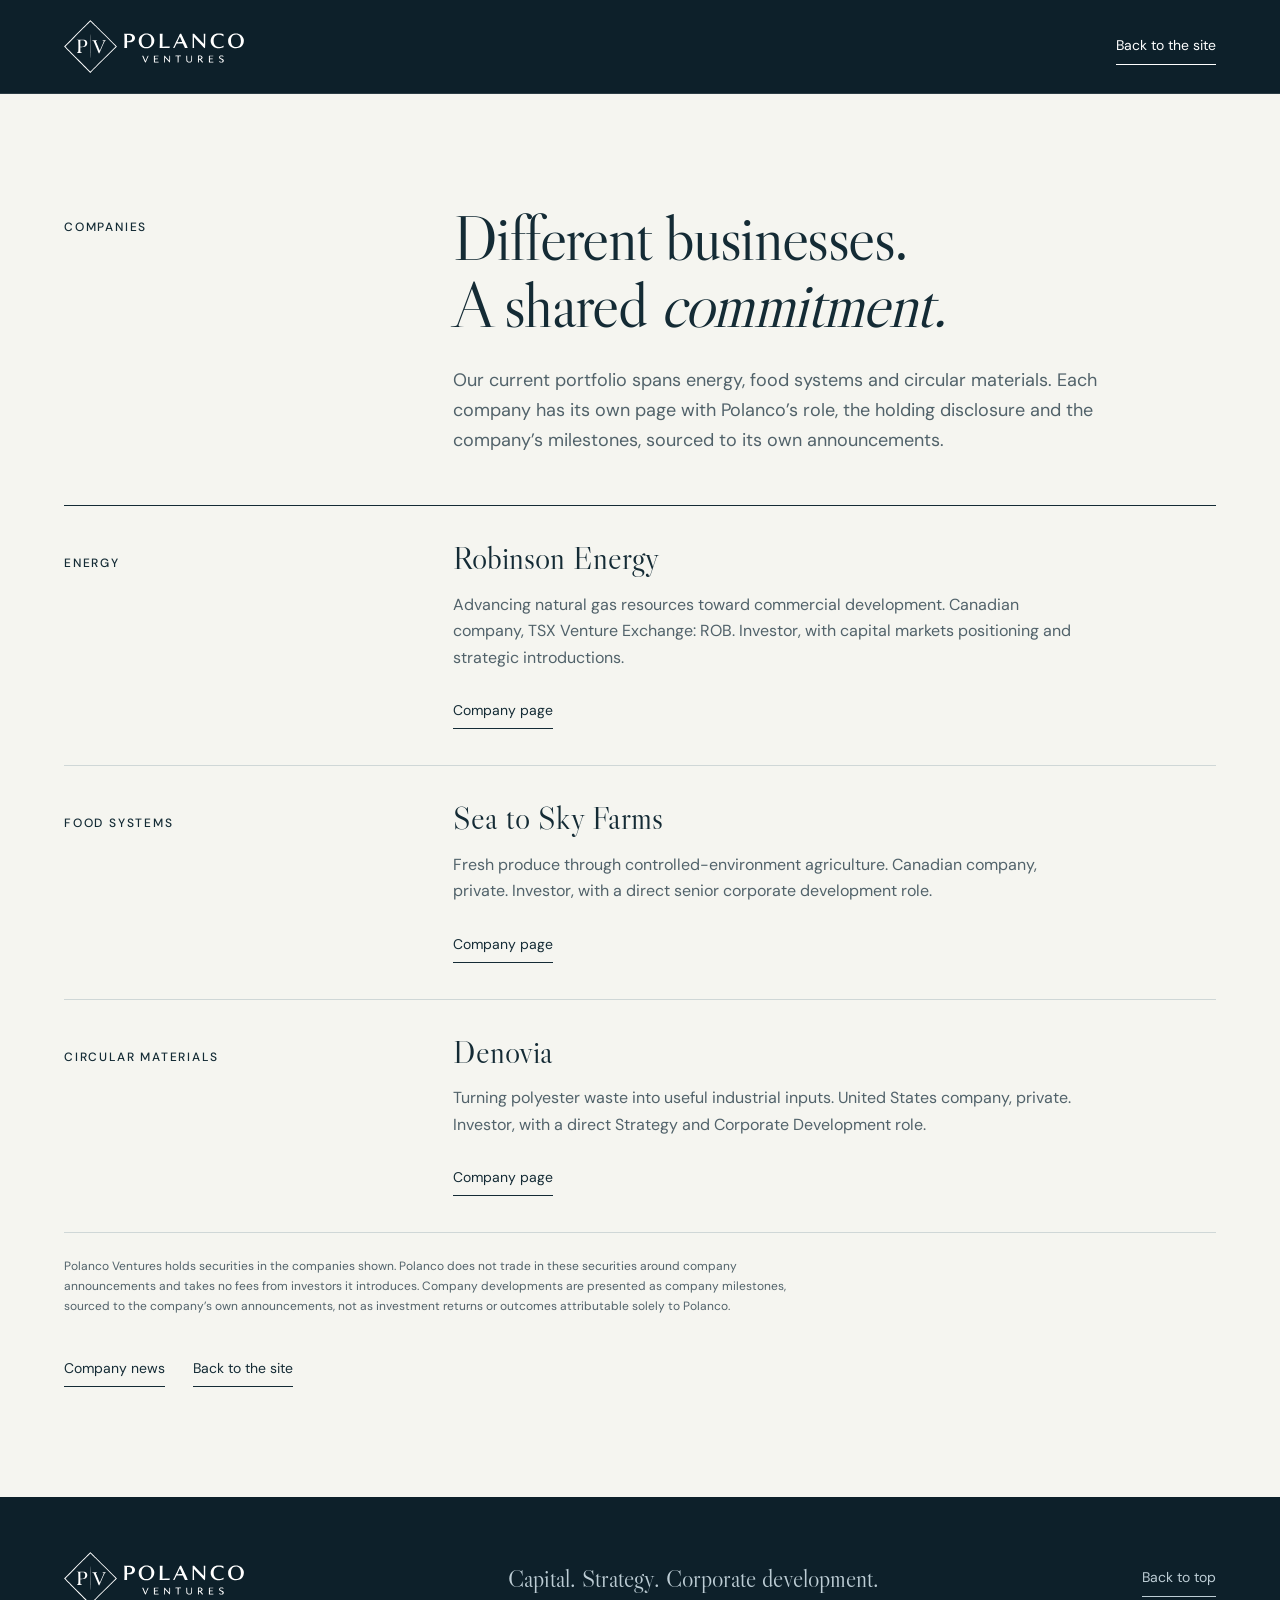
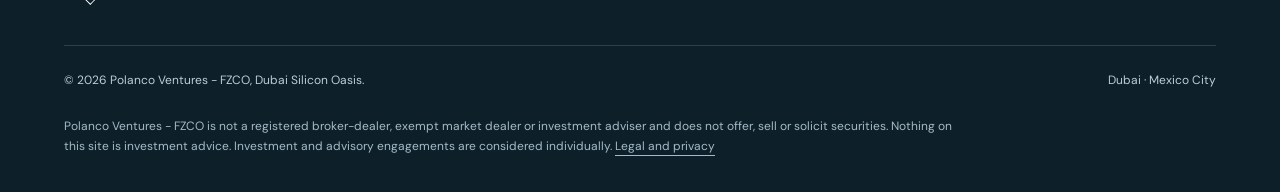
==== companies/index.html @ cff88a20 "Add company and news pages, SVG logo, conflicts statement; drop the notes cadence claim Companies: a" ====
<!doctype html>
<html lang="en">
<head>
<meta charset="utf-8">
<meta name="viewport" content="width=device-width, initial-scale=1">
<title>Companies | Polanco Ventures</title>
<meta name="description" content="The companies Polanco Ventures invests in and works inside, with its role in each and the related disclosures.">
<link rel="canonical" href="https://www.polancoventures.com/companies/">
<meta property="og:title" content="Companies"><meta property="og:description" content="The companies Polanco Ventures invests in and works inside, with its role in each and the related disclosures."><meta property="og:type" content="website"><meta property="og:url" content="https://www.polancoventures.com/companies/"><meta property="og:image" content="https://www.polancoventures.com/assets/og.jpg"><meta name="twitter:card" content="summary_large_image">
<link rel="icon" type="image/svg+xml" href="data:image/svg+xml,%3Csvg xmlns='http://www.w3.org/2000/svg' viewBox='0 0 64 64'%3E%3Crect width='64' height='64' fill='%230d202a'/%3E%3Cpath d='M32 5 59 32 32 59 5 32Z' fill='none' stroke='%23c4d9e4'/%3E%3Ctext x='32' y='40' text-anchor='middle' font-family='Georgia' font-size='24' fill='white'%3EPV%3C/text%3E%3C/svg%3E">
<link rel="apple-touch-icon" href="../assets/apple-touch-icon.png">
<link rel="preload" href="../assets/fonts/libre-caslon-display-latin-400-normal.woff2" as="font" type="font/woff2" crossorigin>
<link rel="preload" href="../assets/fonts/dm-sans-latin-wght-normal.woff2" as="font" type="font/woff2" crossorigin>
<link rel="stylesheet" href="../style.css?v=20261002">
<script type="application/ld+json">{"@context":"https://schema.org","@type":"CollectionPage","name":"Companies | Polanco Ventures","url":"https://www.polancoventures.com/companies/","description":"The companies Polanco Ventures invests in and works inside, with its role in each and the related disclosures.","hasPart":[{"@type":"WebPage","name":"Robinson Energy","url":"https://www.polancoventures.com/companies/robinson-energy/"},{"@type":"WebPage","name":"Sea to Sky Farms","url":"https://www.polancoventures.com/companies/sea-to-sky-farms/"},{"@type":"WebPage","name":"Denovia","url":"https://www.polancoventures.com/companies/denovia/"}],"publisher":{"@type":"Organization","name":"Polanco Ventures","url":"https://www.polancoventures.com/"}}</script>
</head>
<body>
<a class="skip" href="#main">Skip to content</a>
<header class="header">
<a class="brand" href="../" aria-label="Polanco Ventures home"><img src="../assets/polanco-logo.svg" width="1400" height="416" alt="Polanco Ventures"></a>
<a class="text-link" href="../">Back to the site</a>
</header>
<main id="main">
<section class="section company-index">
<div class="section-top">
<p class="eyebrow">Companies</p>
<div>
<h2>Different businesses.<br>A shared <em>commitment.</em></h2>
<p class="intro">Our current portfolio spans energy, food systems and circular materials. Each company has its own page with Polanco’s role, the holding disclosure and the company’s milestones, sourced to its own announcements.</p>
</div>
</div>
<ol class="note-list">
<li>
<span class="eyebrow">Energy</span>
<div>
<h3><a href="robinson-energy/">Robinson Energy</a></h3>
<p>Advancing natural gas resources toward commercial development. Canadian company, TSX Venture Exchange: ROB. Investor, with capital markets positioning and strategic introductions.</p>
<a class="text-link" href="robinson-energy/">Company page</a>
</div>
</li>
<li>
<span class="eyebrow">Food systems</span>
<div>
<h3><a href="sea-to-sky-farms/">Sea to Sky Farms</a></h3>
<p>Fresh produce through controlled-environment agriculture. Canadian company, private. Investor, with a direct senior corporate development role.</p>
<a class="text-link" href="sea-to-sky-farms/">Company page</a>
</div>
</li>
<li>
<span class="eyebrow">Circular materials</span>
<div>
<h3><a href="denovia/">Denovia</a></h3>
<p>Turning polyester waste into useful industrial inputs. United States company, private. Investor, with a direct Strategy and Corporate Development role.</p>
<a class="text-link" href="denovia/">Company page</a>
</div>
</li>
</ol>
<p class="portfolio-note">Polanco Ventures holds securities in the companies shown. Polanco does not trade in these securities around company announcements and takes no fees from investors it introduces. Company developments are presented as company milestones, sourced to the company’s own announcements, not as investment returns or outcomes attributable solely to Polanco.</p>
<div class="actions"><a class="text-link" href="../news/">Company news</a><a class="text-link" href="../#companies">Back to the site</a></div>
</section>
</main>
<footer class="footer">
<div class="footer-top">
<a class="brand" href="../" aria-label="Polanco Ventures home"><img src="../assets/polanco-logo.svg" width="1400" height="416" alt="Polanco Ventures" loading="lazy"></a>
<p>Capital. Strategy. Corporate development.</p>
<a href="#main" class="text-link">Back to top</a>
</div>
<div class="footer-bottom">
<p>© 2026 Polanco Ventures - FZCO, Dubai Silicon Oasis.</p>
<p>Dubai · Mexico City</p>
</div>
<p class="disclaimer">Polanco Ventures - FZCO is not a registered broker-dealer, exempt market dealer or investment adviser and does not offer, sell or solicit securities. Nothing on this site is investment advice. Investment and advisory engagements are considered individually. <a href="../legal/">Legal and privacy</a></p>
</footer>
</body>
</html>
---- style.css ----
@font-face{font-family:'DM Sans';font-style:normal;font-weight:100 1000;font-display:swap;src:url(assets/fonts/dm-sans-latin-wght-normal.woff2) format('woff2')}@font-face{font-family:'Libre Caslon Display';font-style:normal;font-weight:400;font-display:swap;src:url(assets/fonts/libre-caslon-display-latin-400-normal.woff2) format('woff2')}
:root{--navy:#0d202a;--navy2:#142e3b;--paper:#f5f5f0;--white:#fff;--ink:#142b35;--muted:#51626a;--blue:#bdd5e2;--line:#cfd7d7;--serif:'Libre Caslon Display',Georgia,serif;--sans:'DM Sans',Arial,sans-serif;--gutter:clamp(24px,5vw,88px)}
*{box-sizing:border-box}html{scroll-behavior:smooth;scroll-padding-top:100px}body{margin:0;background:var(--paper);color:var(--ink);font:400 17px/1.65 var(--sans);-webkit-font-smoothing:antialiased}h1,h2,h3,p{margin:0}a{color:inherit;text-decoration:none}button,input,textarea,select{font:inherit}button,a,input,select,textarea{-webkit-tap-highlight-color:transparent}button{cursor:pointer}img{max-width:100%;display:block}h1,h2,h3{font-family:var(--serif);font-weight:400;line-height:1.05}h2{font-size:clamp(42px,5vw,72px);letter-spacing:-.025em}h3{font-size:34px}.eyebrow{font-size:12px;font-weight:500;letter-spacing:.15em;text-transform:uppercase;line-height:1.5}a:focus-visible,button:focus-visible,summary:focus-visible,input:focus-visible,textarea:focus-visible,select:focus-visible{outline:3px solid #648ea6;outline-offset:6px}.skip{position:fixed;top:-100px;left:20px;padding:12px;background:white;z-index:100}.skip:focus{top:10px}.header{position:sticky;top:0;z-index:20;background:var(--navy);color:white;min-height:94px;padding:18px var(--gutter);display:flex;align-items:center;justify-content:space-between;border-bottom:1px solid #ffffff20}.brand{display:block;width:180px}.brand img{width:180px;height:auto}.header nav{display:flex;align-items:center;gap:36px;font-size:14px}.header nav a{padding:8px 0}.header nav a:hover{color:var(--blue)}.header .nav-contact{border:1px solid #ffffff55;padding:10px 24px}.menu{display:none;background:none;color:white;border:1px solid #ffffff55;padding:8px 16px}.hero{background:var(--navy);color:white;display:grid;grid-template-columns:1.12fr 1fr;padding:64px var(--gutter) 0;column-gap:5vw;position:relative}.hero-copy{padding-bottom:60px;position:relative;z-index:1}.hero .eyebrow{color:var(--blue);margin-bottom:28px}.hero h1{font-size:clamp(72px,7.9vw,124px);line-height:.94;letter-spacing:-.025em}.hero h1 em{font-weight:400;color:var(--blue)}.hero-lead{margin-top:30px;font-size:18px;line-height:1.65;color:#d2dde2;max-width:440px}.actions{display:flex;align-items:center;gap:28px;flex-wrap:wrap;margin-top:34px}.button{padding:14px 23px;border:1px solid var(--ink);font-size:14px;display:inline-flex;align-items:center;justify-content:center;line-height:1.5;font-weight:500;transition:background .2s,color .2s}.button.light{background:var(--blue);border-color:var(--blue);color:var(--navy)}.button.light:hover{background:white}.button.dark{color:white;background:var(--navy)}.button.dark:hover{background:#315467}.text-link{font-size:14px;border-bottom:1px solid currentColor;padding:6px 0}.text-link:hover{opacity:.75}.hero-art{position:relative;align-self:stretch;margin-bottom:60px;overflow:hidden;border:1px solid #ffffff25;min-height:430px}.hero-art>img{width:100%;height:100%;object-fit:cover;position:absolute;inset:0;filter:brightness(.85)}.hero-art:after{content:'';position:absolute;inset:0;background:linear-gradient(0deg,#081b2bea,transparent 80%)}.art-caption{position:absolute;bottom:35px;left:35px;right:28px;z-index:1}.art-caption>span{font-size:12px;text-transform:uppercase;letter-spacing:.13em;color:var(--blue)}.art-caption p{font-family:var(--serif);font-size:clamp(28px,3vw,43px);line-height:1.2;margin-top:15px}.art-index{position:absolute;top:26px;left:30px;z-index:1;font-size:12px;letter-spacing:.13em;color:#d4e2e9}.hero-foot{grid-column:1/-1;display:flex;justify-content:space-between;padding:22px 0;border-top:1px solid #ffffff25;font-size:12px;color:#c1ced5;letter-spacing:.02em}.hero-foot span{margin:0 12px}.company-strip{display:grid;grid-template-columns:.8fr repeat(3,1fr);align-items:center;gap:32px;padding:30px var(--gutter);background:#e8edef;border-bottom:1px solid var(--line)}.company-strip>a{font-family:var(--serif);font-size:27px}.company-strip small{display:block;font:12px var(--sans);color:var(--muted);margin-top:5px}.section{padding:110px var(--gutter)}.section-top{display:grid;grid-template-columns:1fr 2.25fr;gap:50px;margin-bottom:55px}.section-top>.eyebrow{padding-top:14px}.section-top h2{max-width:850px}.section-top .intro{font-size:18px;max-width:660px;margin-top:28px;color:var(--muted)}
@media(min-width:1600px){body{max-width:1900px;margin:auto}}@media(max-width:1000px){.header nav{gap:20px}.hero{gap:30px}.hero h1{font-size:82px}.hero-art{min-height:440px}.actions{gap:18px}.company-strip{gap:20px}.company-strip>a{font-size:25px}}@media(max-width:760px){html{scroll-padding-top:82px}.header{min-height:80px;padding-top:16px;padding-bottom:16px}.brand,.brand img{width:157px}.menu{display:block}.header nav{display:none;position:absolute;top:100%;left:0;right:0;background:var(--navy);padding:20px var(--gutter) 30px;align-items:stretch;box-shadow:0 20px 20px #0002}.header.open nav{display:flex;flex-direction:column;gap:12px}.hero{padding-top:45px;grid-template-columns:1fr}.hero h1{font-size:clamp(66px,13.3vw,96px)}.hero-copy{padding-bottom:12px}.hero-lead{font-size:17px;max-width:500px}.hero-art{min-height:300px;margin:0 0 20px}.art-caption{left:25px;bottom:26px}.art-caption p{font-size:34px}.hero-foot{flex-direction:column;gap:9px;padding-top:0;border:0}.hero-foot span{margin:0 5px}.company-strip{grid-template-columns:1fr;padding-top:26px;padding-bottom:26px;gap:18px}.company-strip>a{display:flex;justify-content:space-between;align-items:center;border-top:1px solid #c8d1d5;padding-top:12px;font-size:25px}.company-strip small{font-size:12px}.section{padding-top:70px;padding-bottom:70px}.section-top{grid-template-columns:1fr;gap:22px;margin-bottom:36px}.section-top>.eyebrow{padding:0}.section-top .intro{font-size:17px;margin-top:23px}}@media(prefers-reduced-motion:reduce){html{scroll-behavior:auto}*,*:before,*:after{animation:none!important;transition:none!important}}
.model-grid,.engagement-grid{display:grid;grid-template-columns:repeat(3,1fr);gap:42px}.model-grid article{border-top:1px solid var(--ink);padding-top:22px}.number{display:block;font-size:12px;letter-spacing:.09em;margin-bottom:30px;color:var(--muted)}.model-grid h3{margin-bottom:20px}.model-grid p,.engagement-grid p{color:var(--muted);font-size:16px}.model-label{display:block;margin-top:26px;font-size:12px;font-weight:500;text-transform:uppercase;letter-spacing:.08em}.companies{background:#e8edef}.portfolio-grid{display:grid;grid-template-columns:repeat(3,minmax(0,1fr));gap:24px;align-items:start}.company-card{scroll-margin-top:110px;background:var(--paper)}.company-image{position:relative;overflow:hidden;aspect-ratio:1.35}.company-image img{width:100%;height:100%;object-fit:cover}.company-image>span{position:absolute;bottom:18px;left:20px;background:var(--paper);padding:5px 12px;font-size:12px}.company-body{padding:25px}.company-meta{font-size:12px;color:var(--muted);margin-bottom:18px;line-height:1.7}.company-body h3{font-size:35px;margin-bottom:17px}.company-body p{font-size:15px}.company-body .company-summary{font-size:17px;line-height:1.5;min-height:80px}.company-body .role-label{font-size:12px;text-transform:uppercase;letter-spacing:.08em;margin:25px 0 8px;font-weight:500}.company-body>.role-label+p{min-height:75px}.company-body details{border-top:1px solid var(--line);margin-top:22px;padding-top:5px}.company-body summary{font-size:14px;padding:15px 20px 15px 0}.company-body details p{color:var(--muted);margin-bottom:16px}.company-body details a{font-size:13px;text-decoration:underline;text-underline-offset:4px}.company-body .company-link{display:table;margin-top:22px}.milestone{border-left:2px solid #8cabbc;padding-left:15px;margin:22px 0}.milestone span{font-size:12px}.milestone p{margin-top:8px}.portfolio-note{font-size:12px;color:var(--muted);margin-top:24px;max-width:760px}summary{cursor:pointer;list-style:none;position:relative;padding-right:34px}summary::-webkit-details-marker{display:none}summary:after{content:'+';position:absolute;right:2px;top:50%;transform:translateY(-50%);font:24px var(--sans);font-weight:400}details[open]>summary:after{content:'−'}.capabilities{margin-left:calc((100% - 50px)/3.25 + 50px)}.capabilities>details{border-top:1px solid var(--line)}.capabilities>details:last-child{border-bottom:1px solid var(--line)}.capabilities summary{display:flex;align-items:center;gap:25px;padding:26px 42px 26px 0}.capabilities summary>span{font-size:12px;color:var(--muted)}.capabilities h3{font-size:30px}.capability-content{padding:0 45px 28px}.capability-content p{color:var(--muted);max-width:620px;font-size:16px}.capability-content ul{padding-left:18px;margin:20px 0 0;font-size:14px}.network{background:var(--navy);color:white}.network .eyebrow,.network em{color:var(--blue)}.network .intro{color:#c7d4db}.region-grid{display:grid;grid-template-columns:repeat(3,1fr);gap:40px;margin-top:70px}.region-grid>div{border-top:1px solid #ffffff45;padding-top:25px}.region-type{font-size:12px;color:var(--blue);text-transform:uppercase;letter-spacing:.12em}.region-grid h3{font-size:43px;margin:20px 0 10px}.region-grid p{font-size:15px;color:#b8cbd6}.network-bottom{display:flex;align-items:center;justify-content:space-between;gap:40px;border-top:1px solid #ffffff30;margin-top:60px;padding-top:35px}.network-bottom p{font-family:var(--serif);font-size:30px;max-width:600px;line-height:1.25}.engagement-grid{padding-bottom:60px}.engagement-grid article{border-top:1px solid var(--line);padding-top:22px}.engagement-grid h3{margin-bottom:22px}.faq{border-top:1px solid var(--line);margin-left:calc((100% - 50px)/3.25 + 50px)}.faq details{border-bottom:1px solid var(--line)}.faq summary{padding:23px 35px 23px 0;font-size:16px}.faq details>p{padding:0 28px 25px 0;font-size:16px;color:var(--muted)}.contact{background:#dce7eb;display:grid;grid-template-columns:1fr 1.35fr;gap:85px}.contact h2{margin:30px 0}.contact-intro>p:not(.eyebrow){color:var(--muted)}.email-link{display:block;font-size:16px;margin-top:35px;margin-bottom:16px;overflow-wrap:anywhere}.contact-intro>.text-link{display:table}.contact-panel{background:var(--navy);color:white;padding:40px}.audiences{padding:0;margin:0;border:0;min-width:0}.audiences legend{font-size:14px;margin-bottom:15px}.audiences>div{display:flex;gap:8px;flex-wrap:wrap}.audiences label{position:relative;cursor:pointer}.audiences input{position:absolute;opacity:0;width:100%;height:100%;margin:0;cursor:pointer}.audiences span{display:block;border:1px solid #7895a5;padding:9px 12px;font-size:13px;pointer-events:none}.audiences input:checked+span{background:var(--blue);color:var(--navy);border-color:var(--blue)}.audiences input:focus-visible+span{outline:3px solid white;outline-offset:3px}#audience-help{font-size:14px;color:#b8cbd6;margin:22px 0 28px;min-height:46px}.form-grid{display:grid;grid-template-columns:1fr 1fr;gap:25px 20px}.form-grid label{font-size:13px;display:flex;flex-direction:column;gap:8px}.form-grid .full{grid-column:1/-1}.form-grid input,.form-grid textarea{background:transparent;color:white;border:0;border-bottom:1px solid #6f8794;padding:10px 0;border-radius:0;width:100%;min-width:0;font-size:16px;resize:vertical}.form-grid input:focus,.form-grid textarea:focus{border-bottom-color:white}.form-grid textarea::placeholder{color:#afc1cb}.form-note{font-size:12px;color:#b8cbd6;margin:24px 0;line-height:1.6}.outline{border-color:var(--blue);color:var(--blue);background:transparent}.text-button{background:none;color:var(--blue);border:0;border-bottom:1px solid;padding:5px 0;font-size:14px}.contact-panel h3{font-size:38px;margin:15px 0}.contact-panel #email-preview>p:not(.eyebrow){font-size:14px}#email-body{white-space:pre-wrap;overflow-wrap:anywhere;font:14px/1.65 var(--sans);background:#ffffff0b;padding:20px;border:1px solid #ffffff30;max-height:420px;overflow:auto}#copy-status{margin-top:20px;color:var(--blue);min-height:22px}.footer{background:var(--navy);color:#bdcdd5;padding:55px var(--gutter) 35px}.footer-top{display:flex;align-items:center;justify-content:space-between;gap:30px}.footer-top>p{font-family:var(--serif);font-size:24px}.footer-bottom{display:flex;justify-content:space-between;font-size:12px;border-top:1px solid #ffffff25;padding-top:25px;margin-top:40px}.disclaimer{font-size:12px;max-width:900px;line-height:1.7;margin-top:25px;color:#a4bac6}[hidden]{display:none!important}
@media(max-width:1100px){.portfolio-grid{gap:16px}.company-body{padding:20px}.company-body h3{font-size:30px}.contact{gap:40px;grid-template-columns:1fr 1.5fr}.contact-panel{padding:28px}.model-grid,.engagement-grid{gap:25px}}@media(max-width:850px){.portfolio-grid{grid-template-columns:1fr}.company-card{display:grid;grid-template-columns:1fr 1.35fr}.company-image{height:100%;aspect-ratio:auto;min-height:350px}.company-body .company-summary,.company-body>.role-label+p{min-height:0}.contact{grid-template-columns:1fr;gap:35px}.contact-intro>p:not(.eyebrow){max-width:460px}.contact h2 br{display:none}.contact h2 em{margin-left:.16em}.footer-top>p{display:none}.region-grid h3{font-size:33px}}@media(max-width:760px){.model-grid,.engagement-grid,.region-grid{grid-template-columns:1fr;gap:35px}.number{margin-bottom:22px}.model-grid h3{font-size:34px}.model-label{margin-top:18px}.company-card{display:block}.company-image{height:auto;aspect-ratio:1.5;min-height:0}.company-body{padding:25px}.company-body h3{font-size:37px}.company-body .company-summary{max-width:440px}.capabilities,.faq{margin-left:0}.capabilities h3{font-size:27px}.capabilities summary{gap:17px}.capability-content{padding-left:0;padding-right:15px}.region-grid{margin-top:40px;gap:28px}.region-grid h3{font-size:42px;margin:12px 0 8px}.network-bottom{flex-direction:column;align-items:start;gap:25px;margin-top:35px}.network-bottom p{font-size:29px}.contact-panel{padding:26px 21px}.form-grid{grid-template-columns:1fr}.footer{padding-top:35px}.footer-top{gap:20px}.footer-top .brand,.footer-top .brand img{width:145px}.footer-bottom{flex-direction:column;gap:10px}.audiences span{font-size:12px;padding:8px}.contact h2 br{display:block}.contact h2 em{margin-left:0}}
.company-body p{font-size:16px}
.network .section-top{grid-template-areas:"eyebrow text" "globe text";grid-template-rows:auto 1fr;row-gap:30px}.network .section-top>.eyebrow{grid-area:eyebrow}.network .section-top>div:not(.globe){grid-area:text}.globe{grid-area:globe;width:min(100%,300px);max-width:100%;aspect-ratio:1;border-radius:50%;box-shadow:inset 0 0 0 1px #ffffff1f}.globe.is-live{box-shadow:none}.globe canvas{display:block;width:100%;height:100%}.region-grid>div{transition:border-color .5s}.region-grid>div.is-active{border-top-color:var(--blue)}@media(max-width:760px){.network .section-top{grid-template-areas:"eyebrow" "text" "globe";grid-template-rows:auto;row-gap:22px}.globe{width:min(100%,280px);margin-top:10px}}
.company-image>.company-video{position:absolute;inset:0;width:100%;height:100%;object-fit:cover}.video-toggle{position:absolute;top:14px;right:14px;z-index:2;width:34px;height:34px;padding:0;border-radius:50%;border:1px solid #ffffff66;background:#0d202a99;color:#fff;display:grid;place-items:center}.video-toggle:hover{background:#0d202acc}.video-toggle span{display:block;width:10px;height:12px;border-left:3px solid currentColor;border-right:3px solid currentColor}.video-toggle.is-paused span{width:0;height:0;margin-left:3px;border-style:solid;border-width:7px 0 7px 11px;border-color:transparent transparent transparent currentColor}@media(prefers-reduced-motion:no-preference){.hero-art>img{animation:hero-drift 38s ease-in-out infinite alternate}.company-image img[data-drift]{animation:hero-drift 46s ease-in-out infinite alternate;transform-origin:60% 40%}}@keyframes hero-drift{from{transform:scale(1.03)}to{transform:scale(1.12) translate(-2.5%,1.5%)}}
.disclaimer a{border-bottom:1px solid currentColor;padding-bottom:1px}.disclaimer a:hover{color:white}.legal .section-top{margin-bottom:40px}.legal-body,.page-body{max-width:720px}.legal-body h3,.page-body h3{font-size:28px;margin:48px 0 14px}.legal-body h3:first-child,.page-body h3:first-child{margin-top:0}.legal-body p,.page-body p{margin:0 0 16px;color:var(--ink)}.legal-body a,.page-body a{border-bottom:1px solid currentColor}
.hp{position:absolute;left:-9999px;top:auto;width:1px;height:1px;overflow:hidden;opacity:0;pointer-events:none}.button[disabled]{opacity:.6;cursor:wait}#sent>p:not(.eyebrow){font-size:14px}
/* Recent developments, criteria, people */
.recent{margin-top:56px;border-top:1px solid var(--ink);padding-top:22px}.recent ol{list-style:none;margin:18px 0 0;padding:0}.recent li{display:grid;grid-template-columns:130px 1fr auto;gap:28px;align-items:baseline;padding:18px 0;border-bottom:1px solid var(--line)}.recent time{font-size:12px;letter-spacing:.09em;text-transform:uppercase;color:var(--muted)}.recent li p{font-size:16px;max-width:720px}.recent li a{font-size:13px;text-decoration:underline;text-underline-offset:4px;white-space:nowrap}
.criteria-grid{display:grid;grid-template-columns:repeat(4,1fr);gap:42px}.criteria-grid article{border-top:1px solid var(--ink);padding-top:22px}.criteria-grid h3{font-size:28px;margin-bottom:18px}.criteria-grid p{color:var(--muted);font-size:16px}.criteria-note{font-size:14px;color:var(--muted);max-width:760px;margin:56px 0 70px;line-height:1.7}
.profile{display:grid;grid-template-columns:1fr 1.45fr .8fr;gap:50px;align-items:start}.profile-portrait{aspect-ratio:.85;background:var(--navy);color:var(--blue);display:grid;place-items:center;align-content:center;gap:12px;border:1px solid var(--line)}.profile-portrait span{font-family:var(--serif);font-size:72px;line-height:1}.profile-body>.eyebrow{color:var(--muted)}.profile-body h3{font-size:40px;margin:14px 0 22px}.profile-body p:not(.eyebrow){font-size:16px;margin-bottom:16px}.profile-body .actions{margin-top:26px}.profile-aside{border-top:1px solid var(--ink);padding-top:22px}.profile-aside .eyebrow{color:var(--muted)}.profile-aside p:not(.eyebrow){font-size:15px;color:var(--muted);margin-top:16px}
@media(max-width:1100px){.criteria-grid{grid-template-columns:1fr 1fr;gap:30px}.profile{grid-template-columns:1fr 2fr;gap:30px}.profile-aside{grid-column:1/-1}}
@media(max-width:760px){.recent li{grid-template-columns:1fr;gap:8px;padding:16px 0}.criteria-grid{grid-template-columns:1fr;gap:30px}.criteria-grid h3{font-size:27px}.criteria-note{margin:36px 0 50px}.profile{grid-template-columns:1fr;gap:26px}.profile-portrait{max-width:260px;aspect-ratio:1}.profile-body h3{font-size:36px}}
.profile-portrait img{width:100%;height:100%;object-fit:cover;object-position:50% 10%}
/* Notes */
.notes{background:#e8edef}.note-list{list-style:none;margin:0;padding:0;border-top:1px solid var(--ink)}.note-list li{display:grid;grid-template-columns:1fr 2.25fr;gap:50px;padding:36px 0;border-bottom:1px solid var(--line)}.note-list time{font-size:12px;letter-spacing:.09em;text-transform:uppercase;color:var(--muted);padding-top:10px}.note-list h3{font-size:32px;margin-bottom:16px}.note-list h3 a:hover{opacity:.7}.note-list p{color:var(--muted);font-size:16px;max-width:640px;margin-bottom:22px}.note-list .text-link{display:inline-block}
.note .section-top{margin-bottom:50px}.note-meta{font-size:13px;color:var(--muted);margin-top:22px;letter-spacing:.02em}.note .intro{font-family:var(--serif);font-size:26px;line-height:1.3;color:var(--ink);margin-top:26px;max-width:640px}.note-body{max-width:680px;margin-left:calc((100% - 50px)/3.25 + 50px)}.note-body p{font-size:18px;line-height:1.7;margin:0 0 26px}.note-sign{font-family:var(--serif);font-size:24px;margin-top:40px}.note-sign span{font:14px/1.6 var(--sans);color:var(--muted)}.note-footnote{font-size:13px!important;color:var(--muted);border-top:1px solid var(--line);padding-top:22px;margin-top:40px!important;line-height:1.7!important}.note-body .actions{margin-top:30px}
@media(max-width:760px){.note-list li{grid-template-columns:1fr;gap:10px;padding:26px 0}.note-list h3{font-size:28px}.note .intro{font-size:22px}.note-body{margin-left:0}.note-body p{font-size:17px}}

/* Company, companies index and news pages */
.company-page .section-top,.company-index .section-top,.news-index .section-top{margin-bottom:50px}
.company-detail{display:grid;grid-template-columns:1fr 2.25fr;gap:50px;align-items:start}
.facts{margin:0;padding:0;border-top:1px solid var(--ink)}
.facts div{display:grid;grid-template-columns:110px 1fr;gap:16px;padding:14px 0;border-bottom:1px solid var(--line)}
.facts dt{font-size:12px;letter-spacing:.09em;text-transform:uppercase;color:var(--muted);padding-top:3px}
.facts dd{margin:0;font-size:15px;line-height:1.5}
.page-body .milestone p{margin:8px 0 6px}
.page-body .milestone a{font-size:13px;text-decoration:underline;text-underline-offset:4px;border:0}
.page-body .milestone p a{font-size:inherit;text-decoration:none;border-bottom:1px solid currentColor}
.page-body .note-footnote{font-size:13px;color:var(--muted);border-top:1px solid var(--line);padding-top:22px;margin-top:40px;line-height:1.7}
.company-index .note-list .eyebrow{margin:0;padding-top:12px}
.company-index .note-list h3 a{border:0}
.news-list{margin-top:0;border-top:1px solid var(--ink)}
.recent li p a{text-decoration:none;font-size:inherit;white-space:normal;border:0}
.recent li p a:hover,.company-index .note-list h3 a:hover{opacity:.7}
.company-links{display:flex;flex-wrap:wrap;gap:0 28px}
.source-link{font-size:15px!important;color:var(--muted)}
@media(max-width:760px){.company-detail{grid-template-columns:1fr;gap:34px}.facts div{grid-template-columns:96px 1fr;gap:12px}.company-page .section-top,.company-index .section-top,.news-index .section-top{margin-bottom:36px}}
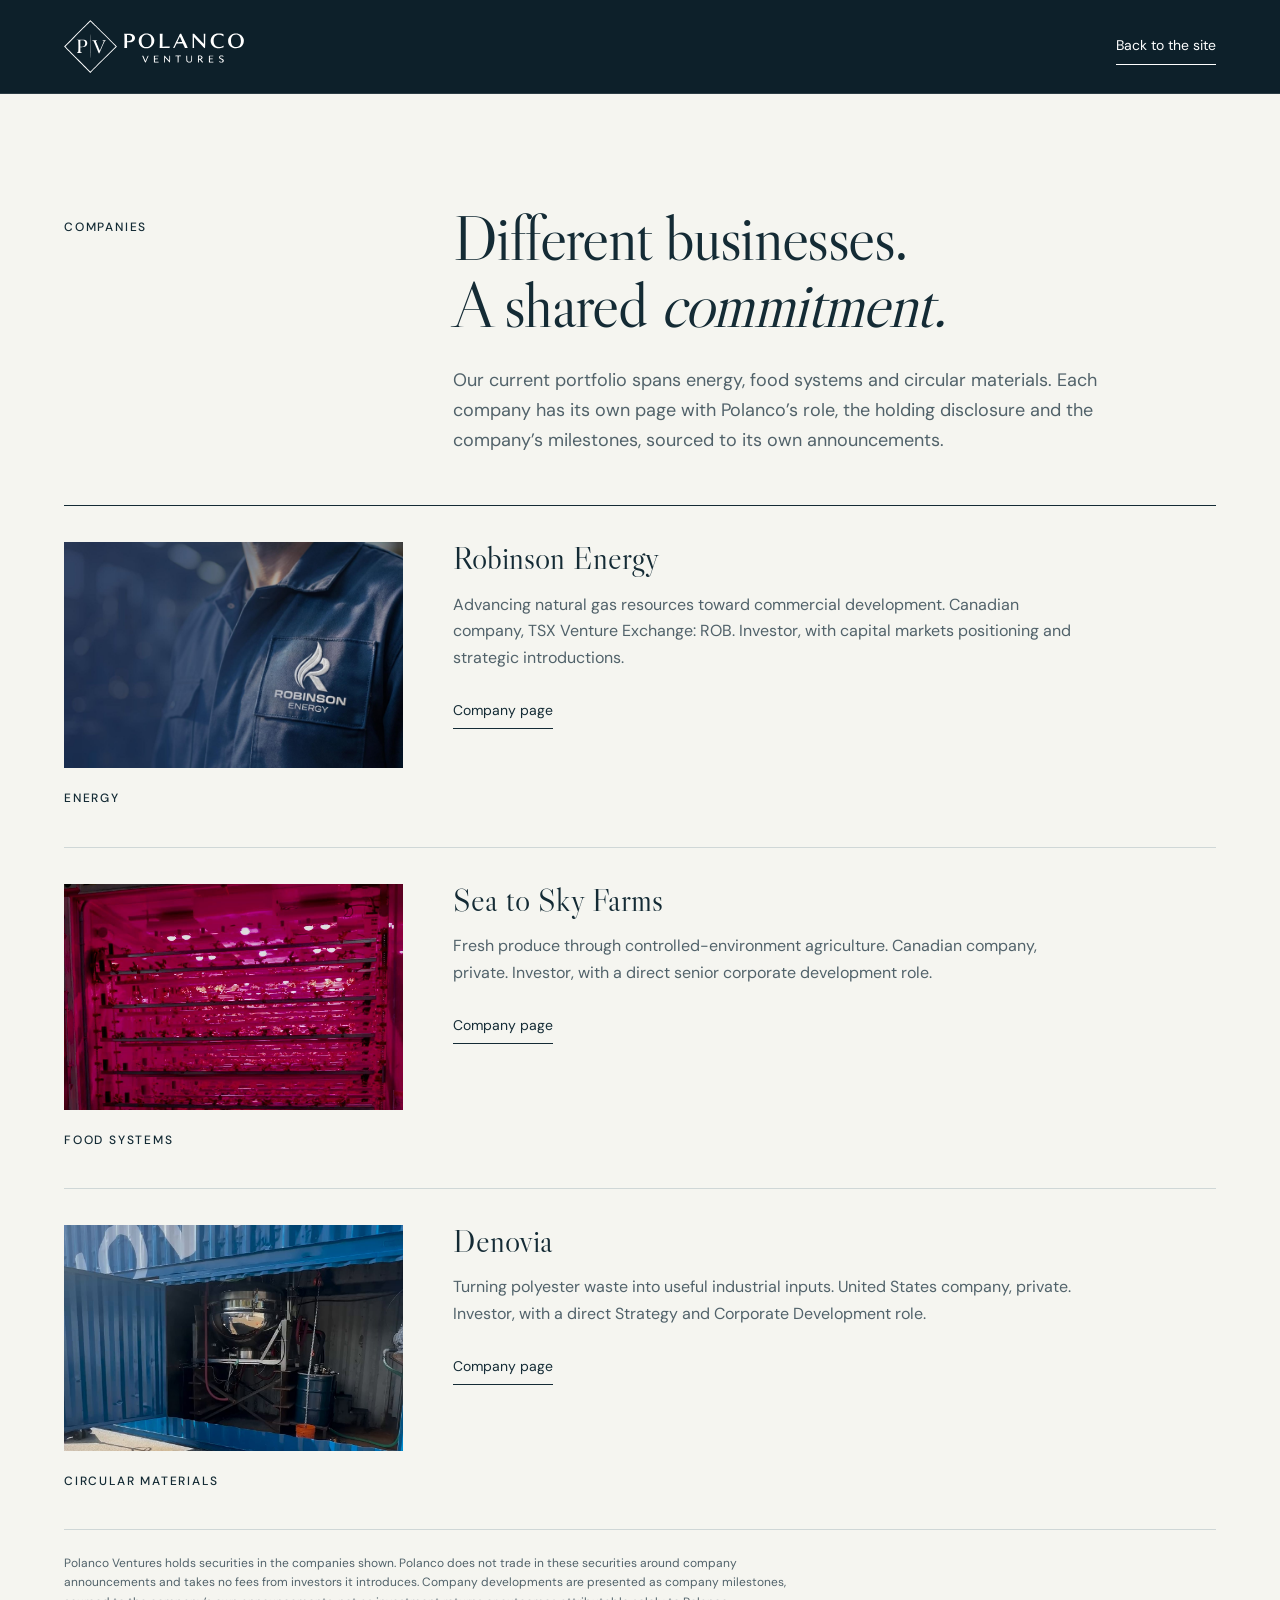
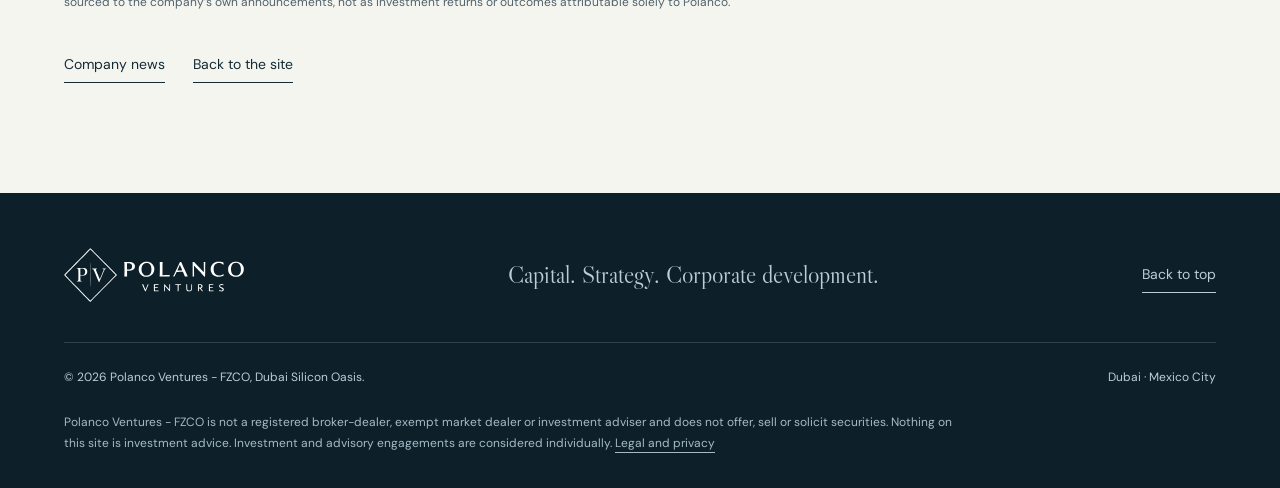
==== commit d04c09c1: "Add company imagery to the company pages and the companies index Each company page now opens with th" ====
--- a/companies/index.html
+++ b/companies/index.html
@@ -11,7 +11,7 @@
 <link rel="apple-touch-icon" href="../assets/apple-touch-icon.png">
 <link rel="preload" href="../assets/fonts/libre-caslon-display-latin-400-normal.woff2" as="font" type="font/woff2" crossorigin>
 <link rel="preload" href="../assets/fonts/dm-sans-latin-wght-normal.woff2" as="font" type="font/woff2" crossorigin>
-<link rel="stylesheet" href="../style.css?v=20261002">
+<link rel="stylesheet" href="../style.css?v=20261002b">
 <script type="application/ld+json">{"@context":"https://schema.org","@type":"CollectionPage","name":"Companies | Polanco Ventures","url":"https://www.polancoventures.com/companies/","description":"The companies Polanco Ventures invests in and works inside, with its role in each and the related disclosures.","hasPart":[{"@type":"WebPage","name":"Robinson Energy","url":"https://www.polancoventures.com/companies/robinson-energy/"},{"@type":"WebPage","name":"Sea to Sky Farms","url":"https://www.polancoventures.com/companies/sea-to-sky-farms/"},{"@type":"WebPage","name":"Denovia","url":"https://www.polancoventures.com/companies/denovia/"}],"publisher":{"@type":"Organization","name":"Polanco Ventures","url":"https://www.polancoventures.com/"}}</script>
 </head>
 <body>
@@ -31,7 +31,7 @@
 </div>
 <ol class="note-list">
 <li>
-<span class="eyebrow">Energy</span>
+<div class="company-thumb"><a href="robinson-energy/" tabindex="-1" aria-hidden="true"><img src="../assets/robinson.jpg" alt="" width="1920" height="1080" loading="lazy"></a><span class="eyebrow">Energy</span></div>
 <div>
 <h3><a href="robinson-energy/">Robinson Energy</a></h3>
 <p>Advancing natural gas resources toward commercial development. Canadian company, TSX Venture Exchange: ROB. Investor, with capital markets positioning and strategic introductions.</p>
@@ -39,7 +39,7 @@
 </div>
 </li>
 <li>
-<span class="eyebrow">Food systems</span>
+<div class="company-thumb"><a href="sea-to-sky-farms/" tabindex="-1" aria-hidden="true"><img src="../assets/skyfarms-facility.jpg" alt="" width="1280" height="960" loading="lazy"></a><span class="eyebrow">Food systems</span></div>
 <div>
 <h3><a href="sea-to-sky-farms/">Sea to Sky Farms</a></h3>
 <p>Fresh produce through controlled-environment agriculture. Canadian company, private. Investor, with a direct senior corporate development role.</p>
@@ -47,7 +47,7 @@
 </div>
 </li>
 <li>
-<span class="eyebrow">Circular materials</span>
+<div class="company-thumb"><a href="denovia/" tabindex="-1" aria-hidden="true"><img src="../assets/denovia-facility.jpg" alt="" width="1080" height="810" loading="lazy"></a><span class="eyebrow">Circular materials</span></div>
 <div>
 <h3><a href="denovia/">Denovia</a></h3>
 <p>Turning polyester waste into useful industrial inputs. United States company, private. Investor, with a direct Strategy and Corporate Development role.</p>
--- a/style.css
+++ b/style.css
@@ -40,3 +40,10 @@
 .company-links{display:flex;flex-wrap:wrap;gap:0 28px}
 .source-link{font-size:15px!important;color:var(--muted)}
 @media(max-width:760px){.company-detail{grid-template-columns:1fr;gap:34px}.facts div{grid-template-columns:96px 1fr;gap:12px}.company-page .section-top,.company-index .section-top,.news-index .section-top{margin-bottom:36px}}
+.company-hero{margin:-5px 0 60px}
+.company-hero .company-image{aspect-ratio:2.3;min-height:0;height:auto}
+.company-hero figcaption{font-size:13px;color:var(--muted);margin-top:12px;line-height:1.6}
+.company-thumb img{display:block;width:100%;height:auto;aspect-ratio:1.5;object-fit:cover;margin-bottom:14px}
+.company-thumb a{display:block}
+.company-thumb a:hover img{opacity:.85}
+@media(max-width:760px){.company-hero{margin-bottom:40px}.company-hero .company-image{aspect-ratio:1.5}.company-thumb img{aspect-ratio:1.8}}
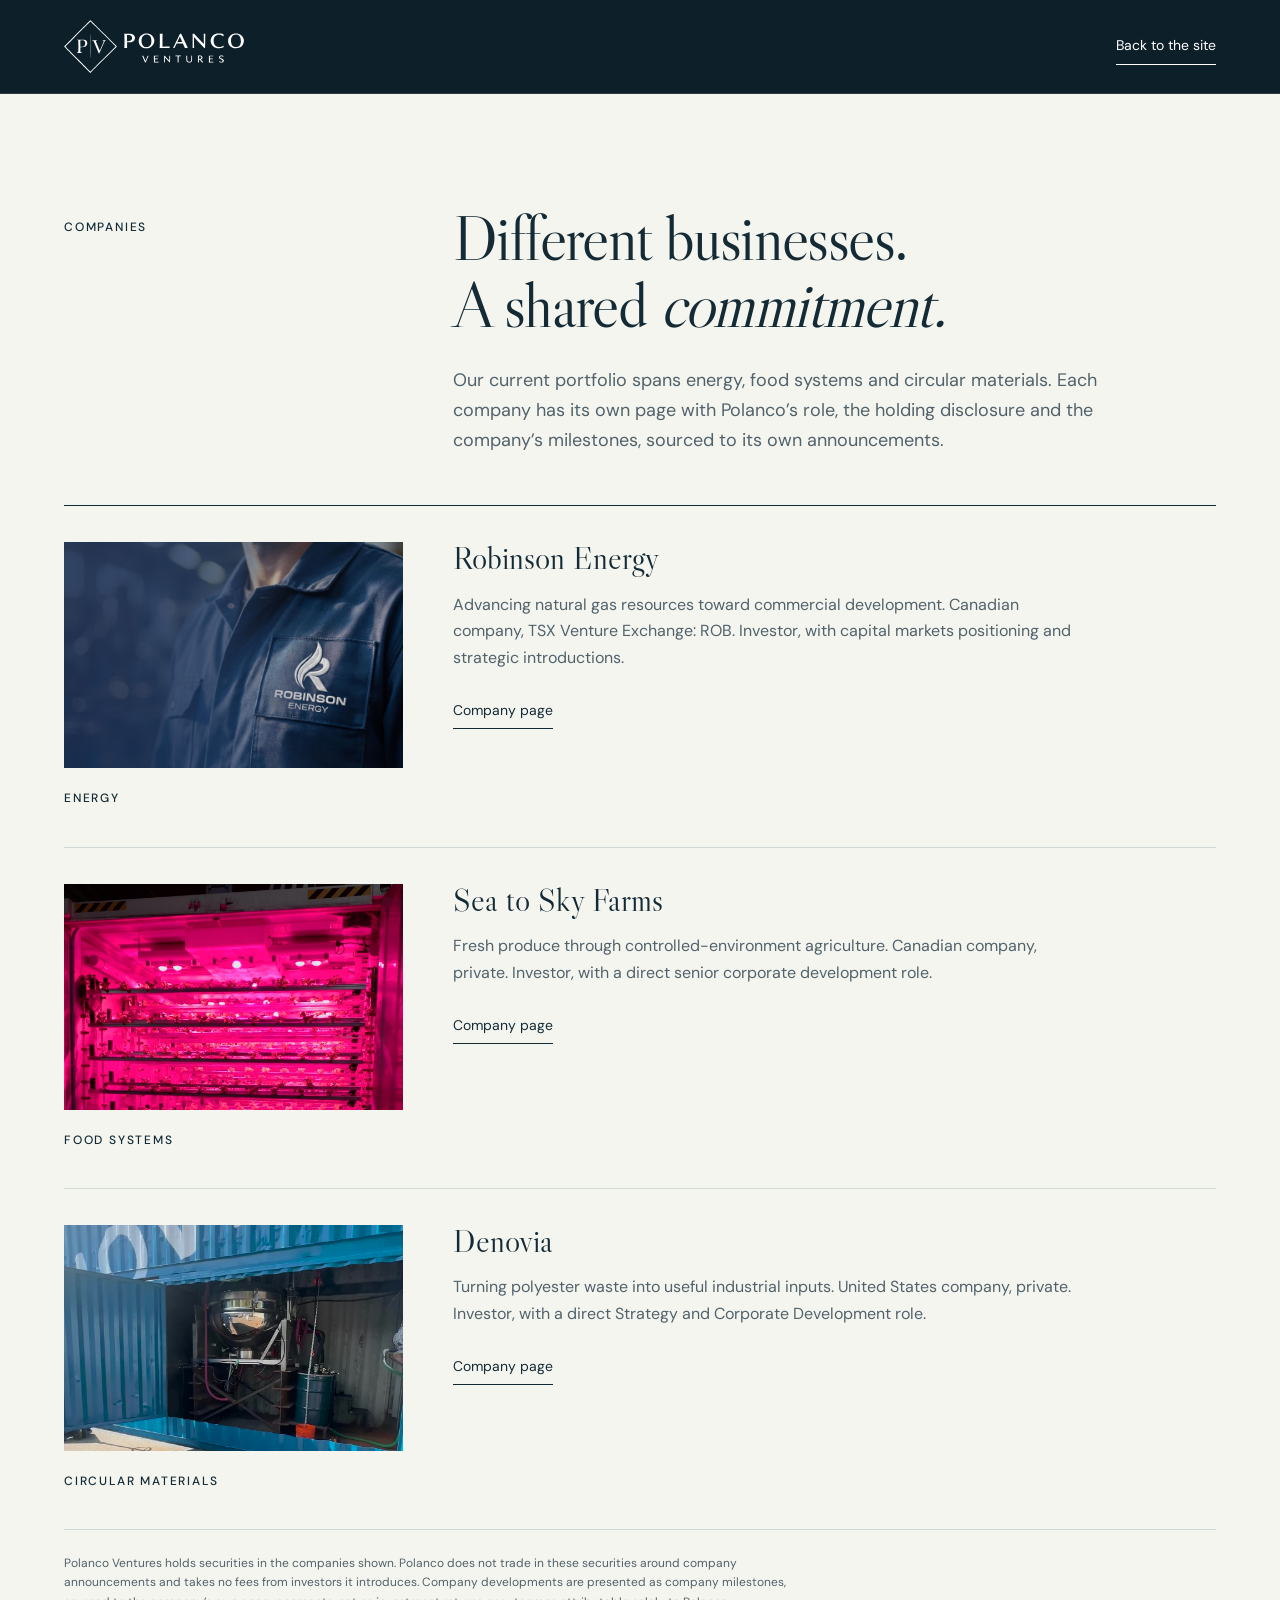
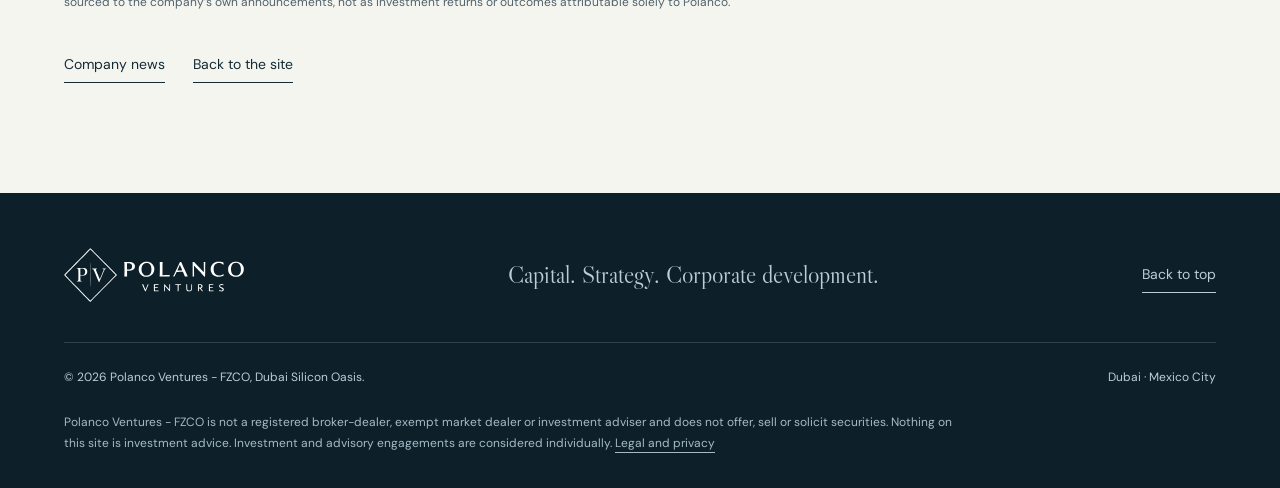
==== commit 9fa6b9f9: "Sharper site icon built from the logo mark, plus a 192px size The old icon was "PV" set in Georgia i" ====
--- a/companies/index.html
+++ b/companies/index.html
@@ -6,12 +6,12 @@
 <title>Companies | Polanco Ventures</title>
 <meta name="description" content="The companies Polanco Ventures invests in and works inside, with its role in each and the related disclosures.">
 <link rel="canonical" href="https://www.polancoventures.com/companies/">
-<meta property="og:title" content="Companies"><meta property="og:description" content="The companies Polanco Ventures invests in and works inside, with its role in each and the related disclosures."><meta property="og:type" content="website"><meta property="og:url" content="https://www.polancoventures.com/companies/"><meta property="og:image" content="https://www.polancoventures.com/assets/og.jpg"><meta name="twitter:card" content="summary_large_image">
-<link rel="icon" type="image/svg+xml" href="data:image/svg+xml,%3Csvg xmlns='http://www.w3.org/2000/svg' viewBox='0 0 64 64'%3E%3Crect width='64' height='64' fill='%230d202a'/%3E%3Cpath d='M32 5 59 32 32 59 5 32Z' fill='none' stroke='%23c4d9e4'/%3E%3Ctext x='32' y='40' text-anchor='middle' font-family='Georgia' font-size='24' fill='white'%3EPV%3C/text%3E%3C/svg%3E">
+<meta property="og:title" content="Companies"><meta property="og:description" content="The companies Polanco Ventures invests in and works inside, with its role in each and the related disclosures."><meta property="og:type" content="website"><meta property="og:url" content="https://www.polancoventures.com/companies/"><meta property="og:image" content="https://www.polancoventures.com/assets/og.jpg"><meta name="twitter:card" content="summary_large_image"><meta name="twitter:title" content="Companies"><meta name="twitter:description" content="The companies Polanco Ventures invests in and works inside, with its role in each and the related disclosures."><meta name="twitter:image" content="https://www.polancoventures.com/assets/og.jpg">
+<link rel="icon" href="/favicon.ico" sizes="48x48"><link rel="icon" type="image/svg+xml" href="/assets/favicon.svg"><link rel="icon" type="image/png" sizes="32x32" href="/assets/favicon-32x32.png"><link rel="icon" type="image/png" sizes="192x192" href="/assets/favicon-192x192.png">
 <link rel="apple-touch-icon" href="../assets/apple-touch-icon.png">
 <link rel="preload" href="../assets/fonts/libre-caslon-display-latin-400-normal.woff2" as="font" type="font/woff2" crossorigin>
 <link rel="preload" href="../assets/fonts/dm-sans-latin-wght-normal.woff2" as="font" type="font/woff2" crossorigin>
-<link rel="stylesheet" href="../style.css?v=20261002b">
+<link rel="stylesheet" href="../style.css?v=20261002d">
 <script type="application/ld+json">{"@context":"https://schema.org","@type":"CollectionPage","name":"Companies | Polanco Ventures","url":"https://www.polancoventures.com/companies/","description":"The companies Polanco Ventures invests in and works inside, with its role in each and the related disclosures.","hasPart":[{"@type":"WebPage","name":"Robinson Energy","url":"https://www.polancoventures.com/companies/robinson-energy/"},{"@type":"WebPage","name":"Sea to Sky Farms","url":"https://www.polancoventures.com/companies/sea-to-sky-farms/"},{"@type":"WebPage","name":"Denovia","url":"https://www.polancoventures.com/companies/denovia/"}],"publisher":{"@type":"Organization","name":"Polanco Ventures","url":"https://www.polancoventures.com/"}}</script>
 </head>
 <body>
@@ -25,7 +25,7 @@
 <div class="section-top">
 <p class="eyebrow">Companies</p>
 <div>
-<h2>Different businesses.<br>A shared <em>commitment.</em></h2>
+<h1 class="page-title">Different businesses.<br>A shared <em>commitment.</em></h1>
 <p class="intro">Our current portfolio spans energy, food systems and circular materials. Each company has its own page with Polanco’s role, the holding disclosure and the company’s milestones, sourced to its own announcements.</p>
 </div>
 </div>
--- a/style.css
+++ b/style.css
@@ -1,13 +1,13 @@
 @font-face{font-family:'DM Sans';font-style:normal;font-weight:100 1000;font-display:swap;src:url(assets/fonts/dm-sans-latin-wght-normal.woff2) format('woff2')}@font-face{font-family:'Libre Caslon Display';font-style:normal;font-weight:400;font-display:swap;src:url(assets/fonts/libre-caslon-display-latin-400-normal.woff2) format('woff2')}
 :root{--navy:#0d202a;--navy2:#142e3b;--paper:#f5f5f0;--white:#fff;--ink:#142b35;--muted:#51626a;--blue:#bdd5e2;--line:#cfd7d7;--serif:'Libre Caslon Display',Georgia,serif;--sans:'DM Sans',Arial,sans-serif;--gutter:clamp(24px,5vw,88px)}
-*{box-sizing:border-box}html{scroll-behavior:smooth;scroll-padding-top:100px}body{margin:0;background:var(--paper);color:var(--ink);font:400 17px/1.65 var(--sans);-webkit-font-smoothing:antialiased}h1,h2,h3,p{margin:0}a{color:inherit;text-decoration:none}button,input,textarea,select{font:inherit}button,a,input,select,textarea{-webkit-tap-highlight-color:transparent}button{cursor:pointer}img{max-width:100%;display:block}h1,h2,h3{font-family:var(--serif);font-weight:400;line-height:1.05}h2{font-size:clamp(42px,5vw,72px);letter-spacing:-.025em}h3{font-size:34px}.eyebrow{font-size:12px;font-weight:500;letter-spacing:.15em;text-transform:uppercase;line-height:1.5}a:focus-visible,button:focus-visible,summary:focus-visible,input:focus-visible,textarea:focus-visible,select:focus-visible{outline:3px solid #648ea6;outline-offset:6px}.skip{position:fixed;top:-100px;left:20px;padding:12px;background:white;z-index:100}.skip:focus{top:10px}.header{position:sticky;top:0;z-index:20;background:var(--navy);color:white;min-height:94px;padding:18px var(--gutter);display:flex;align-items:center;justify-content:space-between;border-bottom:1px solid #ffffff20}.brand{display:block;width:180px}.brand img{width:180px;height:auto}.header nav{display:flex;align-items:center;gap:36px;font-size:14px}.header nav a{padding:8px 0}.header nav a:hover{color:var(--blue)}.header .nav-contact{border:1px solid #ffffff55;padding:10px 24px}.menu{display:none;background:none;color:white;border:1px solid #ffffff55;padding:8px 16px}.hero{background:var(--navy);color:white;display:grid;grid-template-columns:1.12fr 1fr;padding:64px var(--gutter) 0;column-gap:5vw;position:relative}.hero-copy{padding-bottom:60px;position:relative;z-index:1}.hero .eyebrow{color:var(--blue);margin-bottom:28px}.hero h1{font-size:clamp(72px,7.9vw,124px);line-height:.94;letter-spacing:-.025em}.hero h1 em{font-weight:400;color:var(--blue)}.hero-lead{margin-top:30px;font-size:18px;line-height:1.65;color:#d2dde2;max-width:440px}.actions{display:flex;align-items:center;gap:28px;flex-wrap:wrap;margin-top:34px}.button{padding:14px 23px;border:1px solid var(--ink);font-size:14px;display:inline-flex;align-items:center;justify-content:center;line-height:1.5;font-weight:500;transition:background .2s,color .2s}.button.light{background:var(--blue);border-color:var(--blue);color:var(--navy)}.button.light:hover{background:white}.button.dark{color:white;background:var(--navy)}.button.dark:hover{background:#315467}.text-link{font-size:14px;border-bottom:1px solid currentColor;padding:6px 0}.text-link:hover{opacity:.75}.hero-art{position:relative;align-self:stretch;margin-bottom:60px;overflow:hidden;border:1px solid #ffffff25;min-height:430px}.hero-art>img{width:100%;height:100%;object-fit:cover;position:absolute;inset:0;filter:brightness(.85)}.hero-art:after{content:'';position:absolute;inset:0;background:linear-gradient(0deg,#081b2bea,transparent 80%)}.art-caption{position:absolute;bottom:35px;left:35px;right:28px;z-index:1}.art-caption>span{font-size:12px;text-transform:uppercase;letter-spacing:.13em;color:var(--blue)}.art-caption p{font-family:var(--serif);font-size:clamp(28px,3vw,43px);line-height:1.2;margin-top:15px}.art-index{position:absolute;top:26px;left:30px;z-index:1;font-size:12px;letter-spacing:.13em;color:#d4e2e9}.hero-foot{grid-column:1/-1;display:flex;justify-content:space-between;padding:22px 0;border-top:1px solid #ffffff25;font-size:12px;color:#c1ced5;letter-spacing:.02em}.hero-foot span{margin:0 12px}.company-strip{display:grid;grid-template-columns:.8fr repeat(3,1fr);align-items:center;gap:32px;padding:30px var(--gutter);background:#e8edef;border-bottom:1px solid var(--line)}.company-strip>a{font-family:var(--serif);font-size:27px}.company-strip small{display:block;font:12px var(--sans);color:var(--muted);margin-top:5px}.section{padding:110px var(--gutter)}.section-top{display:grid;grid-template-columns:1fr 2.25fr;gap:50px;margin-bottom:55px}.section-top>.eyebrow{padding-top:14px}.section-top h2{max-width:850px}.section-top .intro{font-size:18px;max-width:660px;margin-top:28px;color:var(--muted)}
-@media(min-width:1600px){body{max-width:1900px;margin:auto}}@media(max-width:1000px){.header nav{gap:20px}.hero{gap:30px}.hero h1{font-size:82px}.hero-art{min-height:440px}.actions{gap:18px}.company-strip{gap:20px}.company-strip>a{font-size:25px}}@media(max-width:760px){html{scroll-padding-top:82px}.header{min-height:80px;padding-top:16px;padding-bottom:16px}.brand,.brand img{width:157px}.menu{display:block}.header nav{display:none;position:absolute;top:100%;left:0;right:0;background:var(--navy);padding:20px var(--gutter) 30px;align-items:stretch;box-shadow:0 20px 20px #0002}.header.open nav{display:flex;flex-direction:column;gap:12px}.hero{padding-top:45px;grid-template-columns:1fr}.hero h1{font-size:clamp(66px,13.3vw,96px)}.hero-copy{padding-bottom:12px}.hero-lead{font-size:17px;max-width:500px}.hero-art{min-height:300px;margin:0 0 20px}.art-caption{left:25px;bottom:26px}.art-caption p{font-size:34px}.hero-foot{flex-direction:column;gap:9px;padding-top:0;border:0}.hero-foot span{margin:0 5px}.company-strip{grid-template-columns:1fr;padding-top:26px;padding-bottom:26px;gap:18px}.company-strip>a{display:flex;justify-content:space-between;align-items:center;border-top:1px solid #c8d1d5;padding-top:12px;font-size:25px}.company-strip small{font-size:12px}.section{padding-top:70px;padding-bottom:70px}.section-top{grid-template-columns:1fr;gap:22px;margin-bottom:36px}.section-top>.eyebrow{padding:0}.section-top .intro{font-size:17px;margin-top:23px}}@media(prefers-reduced-motion:reduce){html{scroll-behavior:auto}*,*:before,*:after{animation:none!important;transition:none!important}}
+*{box-sizing:border-box}html{scroll-behavior:smooth;scroll-padding-top:100px}body{margin:0;background:var(--paper);color:var(--ink);font:400 17px/1.65 var(--sans);-webkit-font-smoothing:antialiased}h1,h2,h3,p{margin:0}a{color:inherit;text-decoration:none}button,input,textarea,select{font:inherit}button,a,input,select,textarea{-webkit-tap-highlight-color:transparent}button{cursor:pointer}img{max-width:100%;display:block}h1,h2,h3{font-family:var(--serif);font-weight:400;line-height:1.05}h2{font-size:clamp(42px,5vw,72px);letter-spacing:-.025em}h3{font-size:34px}.eyebrow{font-size:12px;font-weight:500;letter-spacing:.15em;text-transform:uppercase;line-height:1.5}a:focus-visible,button:focus-visible,summary:focus-visible,input:focus-visible,textarea:focus-visible,select:focus-visible{outline:3px solid #648ea6;outline-offset:6px}.skip{position:fixed;top:-100px;left:20px;padding:12px;background:white;z-index:100}.skip:focus{top:10px}.header{position:sticky;top:0;z-index:20;background:var(--navy);color:white;min-height:94px;padding:18px var(--gutter);display:flex;align-items:center;justify-content:space-between;border-bottom:1px solid #ffffff20}.brand{display:block;width:180px}.brand img{width:180px;height:auto}.header nav{display:flex;align-items:center;gap:36px;font-size:14px}.header nav a{padding:8px 0}.header nav a:hover{color:var(--blue)}.header .nav-contact{border:1px solid #ffffff55;padding:10px 24px}.menu{display:none;background:none;color:white;border:1px solid #ffffff55;padding:8px 16px}.hero{background:var(--navy);color:white;display:grid;grid-template-columns:1.12fr 1fr;padding:64px var(--gutter) 0;column-gap:5vw;position:relative}.hero-copy{padding-bottom:60px;position:relative;z-index:1}.hero .eyebrow{color:var(--blue);margin-bottom:28px}.hero h1{font-size:clamp(72px,7.9vw,124px);line-height:.94;letter-spacing:-.025em}.hero h1 em{font-weight:400;color:var(--blue)}.hero-lead{margin-top:30px;font-size:18px;line-height:1.65;color:#d2dde2;max-width:440px}.actions{display:flex;align-items:center;gap:28px;flex-wrap:wrap;margin-top:34px}.button{padding:14px 23px;border:1px solid var(--ink);font-size:14px;display:inline-flex;align-items:center;justify-content:center;line-height:1.5;font-weight:500;transition:background .2s,color .2s}.button.light{background:var(--blue);border-color:var(--blue);color:var(--navy)}.button.light:hover{background:white}.button.dark{color:white;background:var(--navy)}.button.dark:hover{background:#315467}.text-link{font-size:14px;border-bottom:1px solid currentColor;padding:6px 0}.text-link:hover{opacity:.75}.hero-art{position:relative;align-self:stretch;margin-bottom:60px;overflow:hidden;border:1px solid #ffffff25;min-height:430px;display:flex;flex-direction:column;justify-content:flex-end;padding:72px 28px 35px 35px}.hero-art>img{width:100%;height:100%;object-fit:cover;position:absolute;inset:0;filter:brightness(.85)}.hero-art:after{content:'';position:absolute;inset:0;background:linear-gradient(0deg,#081b2bea,transparent 80%)}.art-caption{position:relative;z-index:1}.art-caption>span{font-size:12px;text-transform:uppercase;letter-spacing:.13em;color:var(--blue)}.art-caption p{font-family:var(--serif);font-size:clamp(28px,3vw,43px);line-height:1.2;margin-top:15px}.art-index{position:absolute;top:26px;left:30px;z-index:1;font-size:12px;letter-spacing:.13em;color:#d4e2e9}.hero-foot{grid-column:1/-1;display:flex;justify-content:space-between;padding:22px 0;border-top:1px solid #ffffff25;font-size:12px;color:#c1ced5;letter-spacing:.02em}.hero-foot span{margin:0 12px}.company-strip{display:grid;grid-template-columns:.8fr repeat(3,1fr);align-items:center;gap:32px;padding:30px var(--gutter);background:#e8edef;border-bottom:1px solid var(--line)}.company-strip>a{font-family:var(--serif);font-size:27px}.company-strip small{display:block;font:12px var(--sans);color:var(--muted);margin-top:5px}.section{padding:110px var(--gutter)}.section-top{display:grid;grid-template-columns:1fr 2.25fr;gap:50px;margin-bottom:55px}.section-top>.eyebrow{padding-top:14px}.section-top h2{max-width:850px}.section-top .intro{font-size:18px;max-width:660px;margin-top:28px;color:var(--muted)}
+@media(min-width:1600px){body{max-width:1900px;margin:auto}}@media(max-width:1000px){.header nav{gap:20px}.hero{gap:30px}.hero h1{font-size:82px}.hero-art{min-height:440px}.actions{gap:18px}.company-strip{gap:20px}.company-strip>a{font-size:25px}}@media(max-width:760px){html{scroll-padding-top:82px}.header{min-height:80px;padding-top:16px;padding-bottom:16px}.brand,.brand img{width:157px}.menu{display:block}.header nav{display:none;position:absolute;top:100%;left:0;right:0;background:var(--navy);padding:20px var(--gutter) 30px;align-items:stretch;box-shadow:0 20px 20px #0002}.header.open nav{display:flex;flex-direction:column;gap:12px}.hero{padding-top:45px;grid-template-columns:1fr}.hero h1{font-size:clamp(66px,13.3vw,96px)}.hero-copy{padding-bottom:12px}.hero-lead{font-size:17px;max-width:500px}.hero-art{min-height:300px;margin:0 0 20px}.hero-art{padding:64px 28px 26px 25px}.art-caption p{font-size:34px}.hero-foot{flex-direction:column;gap:9px;padding-top:0;border:0}.hero-foot span{margin:0 5px}.company-strip{grid-template-columns:1fr;padding-top:26px;padding-bottom:26px;gap:18px}.company-strip>a{display:flex;justify-content:space-between;align-items:center;border-top:1px solid #c8d1d5;padding-top:12px;font-size:25px}.company-strip small{font-size:12px}.section{padding-top:70px;padding-bottom:70px}.section-top{grid-template-columns:1fr;gap:22px;margin-bottom:36px}.section-top>.eyebrow{padding:0}.section-top .intro{font-size:17px;margin-top:23px}}@media(prefers-reduced-motion:reduce){html{scroll-behavior:auto}*,*:before,*:after{animation:none!important;transition:none!important}}
 .model-grid,.engagement-grid{display:grid;grid-template-columns:repeat(3,1fr);gap:42px}.model-grid article{border-top:1px solid var(--ink);padding-top:22px}.number{display:block;font-size:12px;letter-spacing:.09em;margin-bottom:30px;color:var(--muted)}.model-grid h3{margin-bottom:20px}.model-grid p,.engagement-grid p{color:var(--muted);font-size:16px}.model-label{display:block;margin-top:26px;font-size:12px;font-weight:500;text-transform:uppercase;letter-spacing:.08em}.companies{background:#e8edef}.portfolio-grid{display:grid;grid-template-columns:repeat(3,minmax(0,1fr));gap:24px;align-items:start}.company-card{scroll-margin-top:110px;background:var(--paper)}.company-image{position:relative;overflow:hidden;aspect-ratio:1.35}.company-image img{width:100%;height:100%;object-fit:cover}.company-image>span{position:absolute;bottom:18px;left:20px;background:var(--paper);padding:5px 12px;font-size:12px}.company-body{padding:25px}.company-meta{font-size:12px;color:var(--muted);margin-bottom:18px;line-height:1.7}.company-body h3{font-size:35px;margin-bottom:17px}.company-body p{font-size:15px}.company-body .company-summary{font-size:17px;line-height:1.5;min-height:80px}.company-body .role-label{font-size:12px;text-transform:uppercase;letter-spacing:.08em;margin:25px 0 8px;font-weight:500}.company-body>.role-label+p{min-height:75px}.company-body details{border-top:1px solid var(--line);margin-top:22px;padding-top:5px}.company-body summary{font-size:14px;padding:15px 20px 15px 0}.company-body details p{color:var(--muted);margin-bottom:16px}.company-body details a{font-size:13px;text-decoration:underline;text-underline-offset:4px}.company-body .company-link{display:table;margin-top:22px}.milestone{border-left:2px solid #8cabbc;padding-left:15px;margin:22px 0}.milestone span{font-size:12px}.milestone p{margin-top:8px}.portfolio-note{font-size:12px;color:var(--muted);margin-top:24px;max-width:760px}summary{cursor:pointer;list-style:none;position:relative;padding-right:34px}summary::-webkit-details-marker{display:none}summary:after{content:'+';position:absolute;right:2px;top:50%;transform:translateY(-50%);font:24px var(--sans);font-weight:400}details[open]>summary:after{content:'−'}.capabilities{margin-left:calc((100% - 50px)/3.25 + 50px)}.capabilities>details{border-top:1px solid var(--line)}.capabilities>details:last-child{border-bottom:1px solid var(--line)}.capabilities summary{display:flex;align-items:center;gap:25px;padding:26px 42px 26px 0}.capabilities summary>span{font-size:12px;color:var(--muted)}.capabilities h3{font-size:30px}.capability-content{padding:0 45px 28px}.capability-content p{color:var(--muted);max-width:620px;font-size:16px}.capability-content ul{padding-left:18px;margin:20px 0 0;font-size:14px}.network{background:var(--navy);color:white}.network .eyebrow,.network em{color:var(--blue)}.network .intro{color:#c7d4db}.region-grid{display:grid;grid-template-columns:repeat(3,1fr);gap:40px;margin-top:70px}.region-grid>div{border-top:1px solid #ffffff45;padding-top:25px}.region-type{font-size:12px;color:var(--blue);text-transform:uppercase;letter-spacing:.12em}.region-grid h3{font-size:43px;margin:20px 0 10px}.region-grid p{font-size:15px;color:#b8cbd6}.network-bottom{display:flex;align-items:center;justify-content:space-between;gap:40px;border-top:1px solid #ffffff30;margin-top:60px;padding-top:35px}.network-bottom p{font-family:var(--serif);font-size:30px;max-width:600px;line-height:1.25}.engagement-grid{padding-bottom:60px}.engagement-grid article{border-top:1px solid var(--line);padding-top:22px}.engagement-grid h3{margin-bottom:22px}.faq{border-top:1px solid var(--line);margin-left:calc((100% - 50px)/3.25 + 50px)}.faq details{border-bottom:1px solid var(--line)}.faq summary{padding:23px 35px 23px 0;font-size:16px}.faq details>p{padding:0 28px 25px 0;font-size:16px;color:var(--muted)}.contact{background:#dce7eb;display:grid;grid-template-columns:1fr 1.35fr;gap:85px}.contact h2{margin:30px 0}.contact-intro>p:not(.eyebrow){color:var(--muted)}.email-link{display:block;font-size:16px;margin-top:35px;margin-bottom:16px;overflow-wrap:anywhere}.contact-intro>.text-link{display:table}.contact-panel{background:var(--navy);color:white;padding:40px}.audiences{padding:0;margin:0;border:0;min-width:0}.audiences legend{font-size:14px;margin-bottom:15px}.audiences>div{display:flex;gap:8px;flex-wrap:wrap}.audiences label{position:relative;cursor:pointer}.audiences input{position:absolute;opacity:0;width:100%;height:100%;margin:0;cursor:pointer}.audiences span{display:block;border:1px solid #7895a5;padding:9px 12px;font-size:13px;pointer-events:none}.audiences input:checked+span{background:var(--blue);color:var(--navy);border-color:var(--blue)}.audiences input:focus-visible+span{outline:3px solid white;outline-offset:3px}#audience-help{font-size:14px;color:#b8cbd6;margin:22px 0 28px;min-height:46px}.form-grid{display:grid;grid-template-columns:1fr 1fr;gap:25px 20px}.form-grid label{font-size:13px;display:flex;flex-direction:column;gap:8px}.form-grid .full{grid-column:1/-1}.form-grid input,.form-grid textarea{background:transparent;color:white;border:0;border-bottom:1px solid #6f8794;padding:10px 0;border-radius:0;width:100%;min-width:0;font-size:16px;resize:vertical}.form-grid input:focus,.form-grid textarea:focus{border-bottom-color:white}.form-grid textarea::placeholder{color:#afc1cb}.form-note{font-size:12px;color:#b8cbd6;margin:24px 0;line-height:1.6}.outline{border-color:var(--blue);color:var(--blue);background:transparent}.text-button{background:none;color:var(--blue);border:0;border-bottom:1px solid;padding:5px 0;font-size:14px}.contact-panel h3{font-size:38px;margin:15px 0}.contact-panel #email-preview>p:not(.eyebrow){font-size:14px}#email-body{white-space:pre-wrap;overflow-wrap:anywhere;font:14px/1.65 var(--sans);background:#ffffff0b;padding:20px;border:1px solid #ffffff30;max-height:420px;overflow:auto}#copy-status{margin-top:20px;color:var(--blue);min-height:22px}.footer{background:var(--navy);color:#bdcdd5;padding:55px var(--gutter) 35px}.footer-top{display:flex;align-items:center;justify-content:space-between;gap:30px}.footer-top>p{font-family:var(--serif);font-size:24px}.footer-bottom{display:flex;justify-content:space-between;font-size:12px;border-top:1px solid #ffffff25;padding-top:25px;margin-top:40px}.disclaimer{font-size:12px;max-width:900px;line-height:1.7;margin-top:25px;color:#a4bac6}[hidden]{display:none!important}
 @media(max-width:1100px){.portfolio-grid{gap:16px}.company-body{padding:20px}.company-body h3{font-size:30px}.contact{gap:40px;grid-template-columns:1fr 1.5fr}.contact-panel{padding:28px}.model-grid,.engagement-grid{gap:25px}}@media(max-width:850px){.portfolio-grid{grid-template-columns:1fr}.company-card{display:grid;grid-template-columns:1fr 1.35fr}.company-image{height:100%;aspect-ratio:auto;min-height:350px}.company-body .company-summary,.company-body>.role-label+p{min-height:0}.contact{grid-template-columns:1fr;gap:35px}.contact-intro>p:not(.eyebrow){max-width:460px}.contact h2 br{display:none}.contact h2 em{margin-left:.16em}.footer-top>p{display:none}.region-grid h3{font-size:33px}}@media(max-width:760px){.model-grid,.engagement-grid,.region-grid{grid-template-columns:1fr;gap:35px}.number{margin-bottom:22px}.model-grid h3{font-size:34px}.model-label{margin-top:18px}.company-card{display:block}.company-image{height:auto;aspect-ratio:1.5;min-height:0}.company-body{padding:25px}.company-body h3{font-size:37px}.company-body .company-summary{max-width:440px}.capabilities,.faq{margin-left:0}.capabilities h3{font-size:27px}.capabilities summary{gap:17px}.capability-content{padding-left:0;padding-right:15px}.region-grid{margin-top:40px;gap:28px}.region-grid h3{font-size:42px;margin:12px 0 8px}.network-bottom{flex-direction:column;align-items:start;gap:25px;margin-top:35px}.network-bottom p{font-size:29px}.contact-panel{padding:26px 21px}.form-grid{grid-template-columns:1fr}.footer{padding-top:35px}.footer-top{gap:20px}.footer-top .brand,.footer-top .brand img{width:145px}.footer-bottom{flex-direction:column;gap:10px}.audiences span{font-size:12px;padding:8px}.contact h2 br{display:block}.contact h2 em{margin-left:0}}
 .company-body p{font-size:16px}
 .network .section-top{grid-template-areas:"eyebrow text" "globe text";grid-template-rows:auto 1fr;row-gap:30px}.network .section-top>.eyebrow{grid-area:eyebrow}.network .section-top>div:not(.globe){grid-area:text}.globe{grid-area:globe;width:min(100%,300px);max-width:100%;aspect-ratio:1;border-radius:50%;box-shadow:inset 0 0 0 1px #ffffff1f}.globe.is-live{box-shadow:none}.globe canvas{display:block;width:100%;height:100%}.region-grid>div{transition:border-color .5s}.region-grid>div.is-active{border-top-color:var(--blue)}@media(max-width:760px){.network .section-top{grid-template-areas:"eyebrow" "text" "globe";grid-template-rows:auto;row-gap:22px}.globe{width:min(100%,280px);margin-top:10px}}
 .company-image>.company-video{position:absolute;inset:0;width:100%;height:100%;object-fit:cover}.video-toggle{position:absolute;top:14px;right:14px;z-index:2;width:34px;height:34px;padding:0;border-radius:50%;border:1px solid #ffffff66;background:#0d202a99;color:#fff;display:grid;place-items:center}.video-toggle:hover{background:#0d202acc}.video-toggle span{display:block;width:10px;height:12px;border-left:3px solid currentColor;border-right:3px solid currentColor}.video-toggle.is-paused span{width:0;height:0;margin-left:3px;border-style:solid;border-width:7px 0 7px 11px;border-color:transparent transparent transparent currentColor}@media(prefers-reduced-motion:no-preference){.hero-art>img{animation:hero-drift 38s ease-in-out infinite alternate}.company-image img[data-drift]{animation:hero-drift 46s ease-in-out infinite alternate;transform-origin:60% 40%}}@keyframes hero-drift{from{transform:scale(1.03)}to{transform:scale(1.12) translate(-2.5%,1.5%)}}
-.disclaimer a{border-bottom:1px solid currentColor;padding-bottom:1px}.disclaimer a:hover{color:white}.legal .section-top{margin-bottom:40px}.legal-body,.page-body{max-width:720px}.legal-body h3,.page-body h3{font-size:28px;margin:48px 0 14px}.legal-body h3:first-child,.page-body h3:first-child{margin-top:0}.legal-body p,.page-body p{margin:0 0 16px;color:var(--ink)}.legal-body a,.page-body a{border-bottom:1px solid currentColor}
+.disclaimer a{border-bottom:1px solid currentColor;padding-bottom:1px}.disclaimer a:hover{color:white}.legal .section-top{margin-bottom:40px}.page-body{max-width:720px}.legal-body h3,.page-body h3{font-size:28px;margin:48px 0 14px}.legal-body h3:first-child,.page-body h3:first-child{margin-top:0}.legal-body p,.page-body p{margin:0 0 16px;color:var(--ink)}.legal-body a,.page-body a{border-bottom:1px solid currentColor}
 .hp{position:absolute;left:-9999px;top:auto;width:1px;height:1px;overflow:hidden;opacity:0;pointer-events:none}.button[disabled]{opacity:.6;cursor:wait}#sent>p:not(.eyebrow){font-size:14px}
 /* Recent developments, criteria, people */
 .recent{margin-top:56px;border-top:1px solid var(--ink);padding-top:22px}.recent ol{list-style:none;margin:18px 0 0;padding:0}.recent li{display:grid;grid-template-columns:130px 1fr auto;gap:28px;align-items:baseline;padding:18px 0;border-bottom:1px solid var(--line)}.recent time{font-size:12px;letter-spacing:.09em;text-transform:uppercase;color:var(--muted)}.recent li p{font-size:16px;max-width:720px}.recent li a{font-size:13px;text-decoration:underline;text-underline-offset:4px;white-space:nowrap}
@@ -15,11 +15,11 @@
 .profile{display:grid;grid-template-columns:1fr 1.45fr .8fr;gap:50px;align-items:start}.profile-portrait{aspect-ratio:.85;background:var(--navy);color:var(--blue);display:grid;place-items:center;align-content:center;gap:12px;border:1px solid var(--line)}.profile-portrait span{font-family:var(--serif);font-size:72px;line-height:1}.profile-body>.eyebrow{color:var(--muted)}.profile-body h3{font-size:40px;margin:14px 0 22px}.profile-body p:not(.eyebrow){font-size:16px;margin-bottom:16px}.profile-body .actions{margin-top:26px}.profile-aside{border-top:1px solid var(--ink);padding-top:22px}.profile-aside .eyebrow{color:var(--muted)}.profile-aside p:not(.eyebrow){font-size:15px;color:var(--muted);margin-top:16px}
 @media(max-width:1100px){.criteria-grid{grid-template-columns:1fr 1fr;gap:30px}.profile{grid-template-columns:1fr 2fr;gap:30px}.profile-aside{grid-column:1/-1}}
 @media(max-width:760px){.recent li{grid-template-columns:1fr;gap:8px;padding:16px 0}.criteria-grid{grid-template-columns:1fr;gap:30px}.criteria-grid h3{font-size:27px}.criteria-note{margin:36px 0 50px}.profile{grid-template-columns:1fr;gap:26px}.profile-portrait{max-width:260px;aspect-ratio:1}.profile-body h3{font-size:36px}}
-.profile-portrait img{width:100%;height:100%;object-fit:cover;object-position:50% 10%}
+.profile-portrait{position:relative;overflow:hidden}.profile-portrait img{position:absolute;inset:0;width:100%;height:100%;object-fit:cover;object-position:50% 10%}
 /* Notes */
 .notes{background:#e8edef}.note-list{list-style:none;margin:0;padding:0;border-top:1px solid var(--ink)}.note-list li{display:grid;grid-template-columns:1fr 2.25fr;gap:50px;padding:36px 0;border-bottom:1px solid var(--line)}.note-list time{font-size:12px;letter-spacing:.09em;text-transform:uppercase;color:var(--muted);padding-top:10px}.note-list h3{font-size:32px;margin-bottom:16px}.note-list h3 a:hover{opacity:.7}.note-list p{color:var(--muted);font-size:16px;max-width:640px;margin-bottom:22px}.note-list .text-link{display:inline-block}
-.note .section-top{margin-bottom:50px}.note-meta{font-size:13px;color:var(--muted);margin-top:22px;letter-spacing:.02em}.note .intro{font-family:var(--serif);font-size:26px;line-height:1.3;color:var(--ink);margin-top:26px;max-width:640px}.note-body{max-width:680px;margin-left:calc((100% - 50px)/3.25 + 50px)}.note-body p{font-size:18px;line-height:1.7;margin:0 0 26px}.note-sign{font-family:var(--serif);font-size:24px;margin-top:40px}.note-sign span{font:14px/1.6 var(--sans);color:var(--muted)}.note-footnote{font-size:13px!important;color:var(--muted);border-top:1px solid var(--line);padding-top:22px;margin-top:40px!important;line-height:1.7!important}.note-body .actions{margin-top:30px}
-@media(max-width:760px){.note-list li{grid-template-columns:1fr;gap:10px;padding:26px 0}.note-list h3{font-size:28px}.note .intro{font-size:22px}.note-body{margin-left:0}.note-body p{font-size:17px}}
+.note .section-top{margin-bottom:50px}.note-meta{font-size:13px;color:var(--muted);margin-top:22px;letter-spacing:.02em}.note .intro{font-family:var(--serif);font-size:26px;line-height:1.3;color:var(--ink);margin-top:26px;max-width:640px}.note-body,.legal-body{max-width:680px;margin-left:calc((100% - 50px)/3.25 + 50px)}.note-body p{font-size:18px;line-height:1.7;margin:0 0 26px}.note-sign{font-family:var(--serif);font-size:24px;margin-top:40px}.note-sign span{font:14px/1.6 var(--sans);color:var(--muted)}.note-footnote{font-size:13px!important;color:var(--muted);border-top:1px solid var(--line);padding-top:22px;margin-top:40px!important;line-height:1.7!important}.note-body .actions{margin-top:30px}
+@media(max-width:760px){.note-list li{grid-template-columns:1fr;gap:10px;padding:26px 0}.note-list h3{font-size:28px}.note .intro{font-size:22px}.note-body,.legal-body{margin-left:0}.note-body p{font-size:17px}}
 
 /* Company, companies index and news pages */
 .company-page .section-top,.company-index .section-top,.news-index .section-top{margin-bottom:50px}
@@ -47,3 +47,4 @@
 .company-thumb a{display:block}
 .company-thumb a:hover img{opacity:.85}
 @media(max-width:760px){.company-hero{margin-bottom:40px}.company-hero .company-image{aspect-ratio:1.5}.company-thumb img{aspect-ratio:1.8}}
+.page-title{font-size:clamp(42px,5vw,72px);letter-spacing:-.025em}.section-top .page-title{max-width:850px}
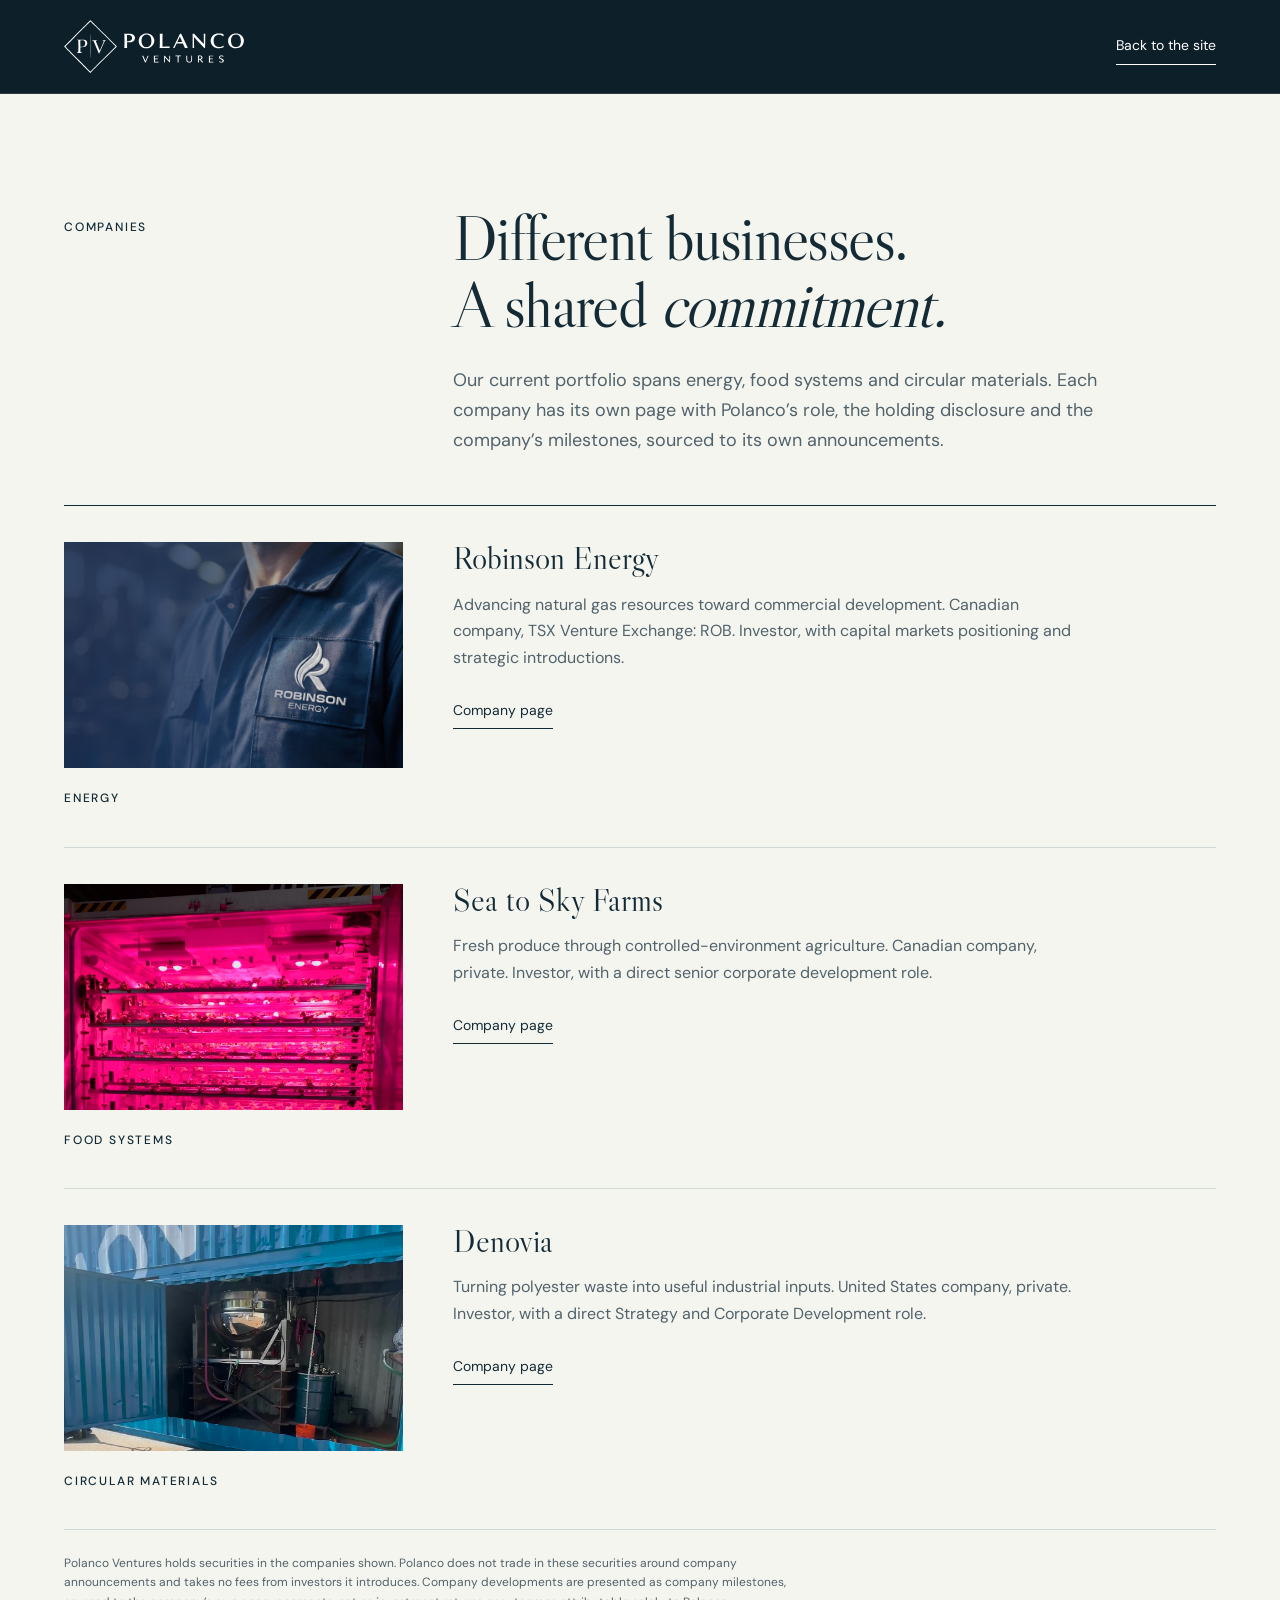
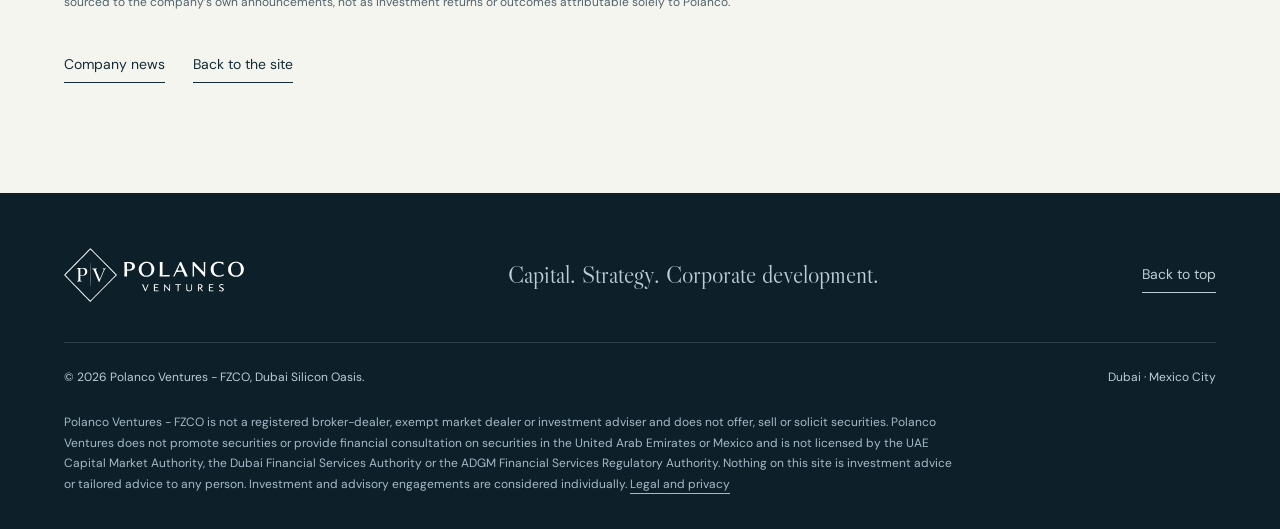
==== commit cc1a59a1: "Site wording: relationships, positions, capabilities, disclaimers, Spanish parity, legal audiences (" ====
--- a/companies/index.html
+++ b/companies/index.html
@@ -69,7 +69,7 @@
 <p>© 2026 Polanco Ventures - FZCO, Dubai Silicon Oasis.</p>
 <p>Dubai · Mexico City</p>
 </div>
-<p class="disclaimer">Polanco Ventures - FZCO is not a registered broker-dealer, exempt market dealer or investment adviser and does not offer, sell or solicit securities. Nothing on this site is investment advice. Investment and advisory engagements are considered individually. <a href="../legal/">Legal and privacy</a></p>
+<!-- Disclaimer wording self-drafted Oct 2026 under the plan's conduct rules; for confirmation by UAE and Mexican counsel, Oct 2027. Do not change without the owner's word. --><p class="disclaimer">Polanco Ventures - FZCO is not a registered broker-dealer, exempt market dealer or investment adviser and does not offer, sell or solicit securities. Polanco Ventures does not promote securities or provide financial consultation on securities in the United Arab Emirates or Mexico and is not licensed by the UAE Capital Market Authority, the Dubai Financial Services Authority or the ADGM Financial Services Regulatory Authority. Nothing on this site is investment advice or tailored advice to any person. Investment and advisory engagements are considered individually. <a href="../legal/">Legal and privacy</a></p>
 </footer>
 </body>
 </html>
--- a/style.css
+++ b/style.css
@@ -10,7 +10,7 @@
 .disclaimer a{border-bottom:1px solid currentColor;padding-bottom:1px}.disclaimer a:hover{color:white}.legal .section-top{margin-bottom:40px}.page-body{max-width:720px}.legal-body h3,.page-body h3{font-size:28px;margin:48px 0 14px}.legal-body h3:first-child,.page-body h3:first-child{margin-top:0}.legal-body p,.page-body p{margin:0 0 16px;color:var(--ink)}.legal-body a,.page-body a{border-bottom:1px solid currentColor}
 .hp{position:absolute;left:-9999px;top:auto;width:1px;height:1px;overflow:hidden;opacity:0;pointer-events:none}.button[disabled]{opacity:.6;cursor:wait}#sent>p:not(.eyebrow){font-size:14px}
 /* Recent developments, criteria, people */
-.recent{margin-top:56px;border-top:1px solid var(--ink);padding-top:22px}.recent ol{list-style:none;margin:18px 0 0;padding:0}.recent li{display:grid;grid-template-columns:130px 1fr auto;gap:28px;align-items:baseline;padding:18px 0;border-bottom:1px solid var(--line)}.recent time{font-size:12px;letter-spacing:.09em;text-transform:uppercase;color:var(--muted)}.recent li p{font-size:16px;max-width:720px}.recent li a{font-size:13px;text-decoration:underline;text-underline-offset:4px;white-space:nowrap}
+.recent{margin-top:56px;border-top:1px solid var(--ink);padding-top:22px}.recent ol{list-style:none;margin:18px 0 0;padding:0}.recent li{display:grid;grid-template-columns:165px 1fr auto;gap:28px;align-items:baseline;padding:18px 0;border-bottom:1px solid var(--line)}@media(min-width:761px){html[lang="es"] .recent li{grid-template-columns:215px 1fr auto}}.recent time{font-size:12px;letter-spacing:.09em;text-transform:uppercase;color:var(--muted)}.recent li p{font-size:16px;max-width:720px}.recent li a{font-size:13px;text-decoration:underline;text-underline-offset:4px;white-space:nowrap}
 .criteria-grid{display:grid;grid-template-columns:repeat(4,1fr);gap:42px}.criteria-grid article{border-top:1px solid var(--ink);padding-top:22px}.criteria-grid h3{font-size:28px;margin-bottom:18px}.criteria-grid p{color:var(--muted);font-size:16px}.criteria-note{font-size:14px;color:var(--muted);max-width:760px;margin:56px 0 70px;line-height:1.7}
 .profile{display:grid;grid-template-columns:1fr 1.45fr .8fr;gap:50px;align-items:start}.profile-portrait{aspect-ratio:.85;background:var(--navy);color:var(--blue);display:grid;place-items:center;align-content:center;gap:12px;border:1px solid var(--line)}.profile-portrait span{font-family:var(--serif);font-size:72px;line-height:1}.profile-body>.eyebrow{color:var(--muted)}.profile-body h3{font-size:40px;margin:14px 0 22px}.profile-body p:not(.eyebrow){font-size:16px;margin-bottom:16px}.profile-body .actions{margin-top:26px}.profile-aside{border-top:1px solid var(--ink);padding-top:22px}.profile-aside .eyebrow{color:var(--muted)}.profile-aside p:not(.eyebrow){font-size:15px;color:var(--muted);margin-top:16px}
 @media(max-width:1100px){.criteria-grid{grid-template-columns:1fr 1fr;gap:30px}.profile{grid-template-columns:1fr 2fr;gap:30px}.profile-aside{grid-column:1/-1}}
@@ -41,10 +41,12 @@
 .source-link{font-size:15px!important;color:var(--muted)}
 @media(max-width:760px){.company-detail{grid-template-columns:1fr;gap:34px}.facts div{grid-template-columns:96px 1fr;gap:12px}.company-page .section-top,.company-index .section-top,.news-index .section-top{margin-bottom:36px}}
 .company-hero{margin:-5px 0 60px}
-.company-hero .company-image{aspect-ratio:2.3;min-height:0;height:auto}
+.company-hero .company-image{aspect-ratio:2.3;min-height:0;height:auto;width:100%;max-height:clamp(300px,50vh,600px)}
+.hero-anchored img{object-position:70% 78%}
 .company-hero figcaption{font-size:13px;color:var(--muted);margin-top:12px;line-height:1.6}
 .company-thumb img{display:block;width:100%;height:auto;aspect-ratio:1.5;object-fit:cover;margin-bottom:14px}
 .company-thumb a{display:block}
 .company-thumb a:hover img{opacity:.85}
 @media(max-width:760px){.company-hero{margin-bottom:40px}.company-hero .company-image{aspect-ratio:1.5}.company-thumb img{aspect-ratio:1.8}}
 .page-title{font-size:clamp(42px,5vw,72px);letter-spacing:-.025em}.section-top .page-title{max-width:850px}
+.header nav a{white-space:nowrap}.brand{flex-shrink:0}@media(min-width:761px){.header nav{gap:clamp(18px,2.4vw,36px)}}@media(max-width:1040px){.menu{display:block}.header nav{display:none;position:absolute;top:100%;left:0;right:0;background:var(--navy);padding:20px var(--gutter) 30px;align-items:stretch;box-shadow:0 20px 20px #0002}.header.open nav{display:flex;flex-direction:column;gap:12px}}@media(max-width:1200px){html[lang=es] .menu{display:block}html[lang=es] .header nav{display:none;position:absolute;top:100%;left:0;right:0;background:var(--navy);padding:20px var(--gutter) 30px;align-items:stretch;box-shadow:0 20px 20px #0002}html[lang=es] .header.open nav{display:flex;flex-direction:column;gap:12px}}
